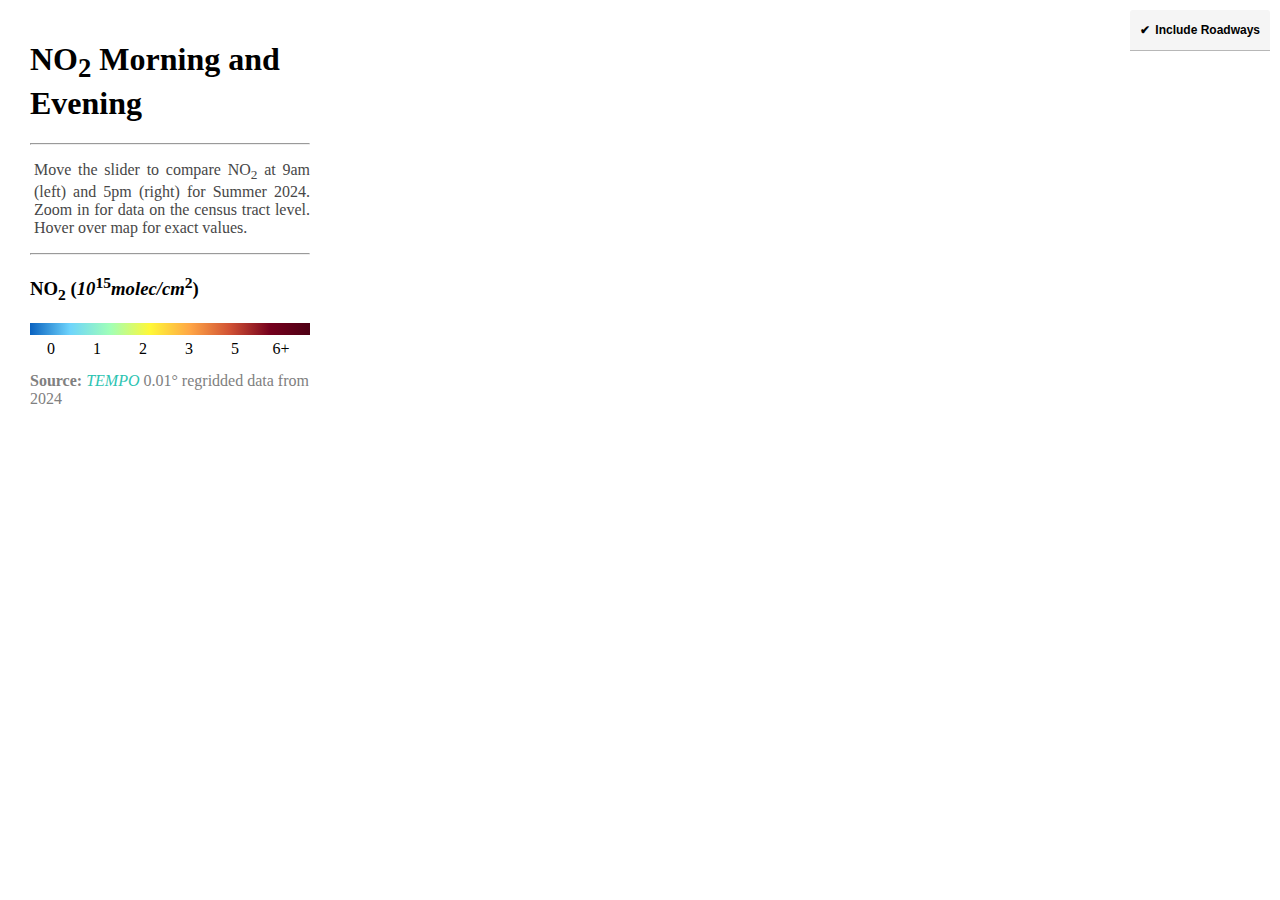
==== index.html @ 83ddc635 "Update data files. Update colors" ====
<!DOCTYPE html>
<html>
<head>
<meta charset="utf-8">
<title>Swipe between maps</title>
<meta name="viewport" content="initial-scale=1,maximum-scale=1,user-scalable=no">
<link href="https://api.mapbox.com/mapbox-gl-js/v2.13.0/mapbox-gl.css" rel="stylesheet">
<script src="https://api.mapbox.com/mapbox-gl-js/v2.13.0/mapbox-gl.js"></script>
<script src="https://api.mapbox.com/mapbox-gl-js/plugins/mapbox-gl-compare/v0.4.0/mapbox-gl-compare.js"></script>
<link rel="stylesheet" href="https://api.mapbox.com/mapbox-gl-js/plugins/mapbox-gl-compare/v0.4.0/mapbox-gl-compare.css" type="text/css">
<link rel="stylesheet" href="style.css">
<div id="comparison-container">
<div id="before" class="map"></div>
<div id="after" class="map"></div>
</div>
<nav id="listing-group" class="listing-group">
<input type="checkbox" id="roadways" checked="checked">
<label for="roadways">include roadways</label>
</nav>
<div id="console">
  <h1>NO<sub>2</sub> Morning and Evening</h1>
	<hr>
  <div>
	  <p align="justify" style="padding-left: 4px;color:rgba(71,71,71,1.00)" >   Move the slider to compare NO<sub>2</sub> at 9am (left) and 5pm (right) for Summer 2024.
		 Zoom in for data on the census tract level. Hover over map for exact values.</p>
  </div>
	<hr>
  <div id="poc"><p> </p></div>
<div class="session">
  <h3>NO<sub>2</sub> (<em>10</em><sup>15</sup><em>molec/cm</em><sup>2</sup>)</h3>
<div class="row colors">
</div>
  <div class="row labels">
    <div class="label">0</div>
    <div class="label">1</div>
    <div class="label">2</div>
    <div class="label">3</div>
	<div class="label">5</div>
    <div class="label">6+</div>
  </div> 
 </div>
  <p class="source"><strong>Source:</strong><em> <a href="https://tempo.si.edu/data_for_public.html">TEMPO</a></em> 0.01&#176; regridded data from 2024</p>
</div>
	<script src="main.js"></script>

</body>
</html>
---- style.css ----
body {
    margin: 0;
    padding: 0;
    overflow: hidden;
}

#map {
    position: absolute;
    top: 0;
    bottom: 0;
    width: 100%;
}

.source {
    color: gray;
}

#no2 {
    align-content: flex-start;
    padding: 4px;
    border: 2px solid rgba(47, 47, 131, 1.00);
}

body * {
    -webkit-touch-callout: none;
    -webkit-user-select: none;
    -moz-user-select: none;
    -ms-user-select: none;
    user-select: none;
}

.border {
    border-width: 3px;
    border-style: solid;
    border-color: #003665;
}

.map {
    position: absolute;
    top: 0;
    bottom: 0;
    width: 100%;
}

.session {
    margin-bottom: 20px;
}

.row {
    height: 12px;
    width: 100%;
}

.colors {
    background: linear-gradient(to right, #0a62c0, #6ed4fc, #a0ffb8, #fff837, #ffa646, #d05134, #75001d,#4e0014);
    margin-bottom: 5px;
}

.label {
    width: 15%;
    display: inline-block;
    text-align: center;
}

.col {
    height: 12px;
    width: 100%;
}

.demos {
    background: linear-gradient(to right, #0052a9, #4bccff, #a9ffd4, #fcfccd, #ffa646, #d05134, #75001d);
    margin-bottom: 5px;
}

a {
    text-decoration: none;
    color: #2dc4b2;
}

#console {
    position: absolute;
    width: 280px;
    height: 55%;
    margin: 10px;
    padding: 10px 20px;
    background-color: white;
    overflow-y: auto;
    border-radius: 5px;
}

.listing-group {
    font: 12px/20px 'Helvetica Neue', Arial, Helvetica, sans-serif;
    font-weight: 600;
    position: absolute;
    top: 10px;
    right: 10px;
    z-index: 1;
    border-radius: 3px;
    max-width: 20%;
    color: black;
}

.listing-group input[type='checkbox']:first-child + label {
    border-radius: 3px 3px 0 0;
}

.listing-group label:last-child {
    border-radius: 0 0 3px 3px;
    border: none;
}

.listing-group input[type='checkbox'] {
    display: none;
}

.listing-group input[type='checkbox'] + label {
    background-color: white;
    display: block;
    cursor: pointer;
    padding: 10px;
    border-bottom: 1px solid rgba(0, 0, 0, 0.25);
    text-transform: capitalize;
}

.listing-group input[type='checkbox'] + label:hover,
.listing-group input[type='checkbox']:checked + label {
    background-color: whitesmoke;
}

.listing-group input[type='checkbox']:checked + label:before {
    content: '✔';
    margin-right: 5px;
}
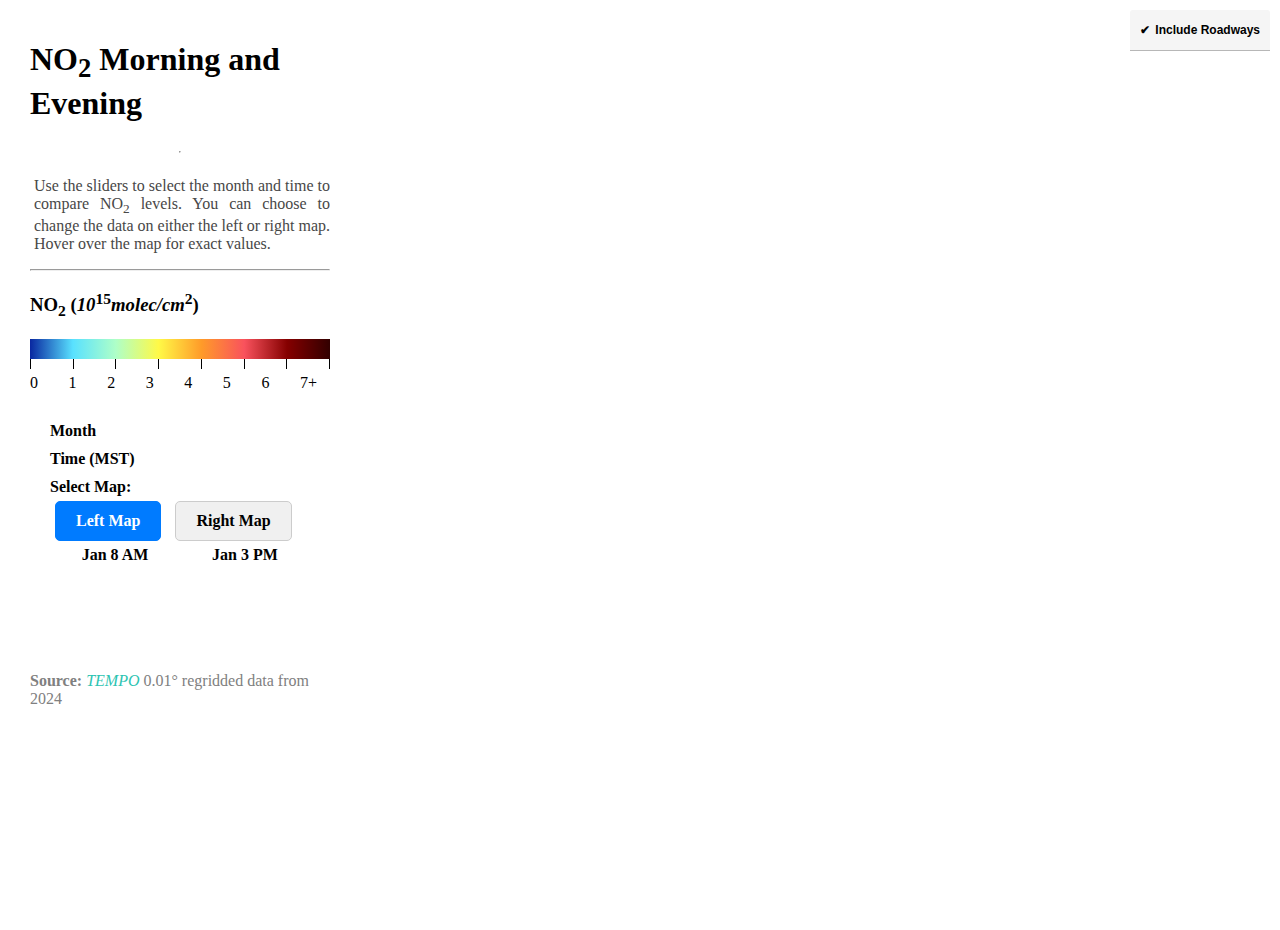
==== commit acdf1666: "Update sliders; add label for current selection; handle nulls" ====
--- a/index.html
+++ b/index.html
@@ -5,13 +5,21 @@
 <title>Swipe between maps</title>
 <meta name="viewport" content="initial-scale=1,maximum-scale=1,user-scalable=no">
 <link href="https://api.mapbox.com/mapbox-gl-js/v2.13.0/mapbox-gl.css" rel="stylesheet">
+<link href="https://cdn.syncfusion.com/ej2/27.2.2/ej2-base/styles/material.css" rel="stylesheet">
+    <link href="https://cdn.syncfusion.com/ej2/27.2.2/ej2-inputs/styles/material.css" rel="stylesheet">
+    <link href="https://cdn.syncfusion.com/ej2/27.2.2/ej2-popups/styles/material.css" rel="stylesheet">
+    <link href="https://cdn.syncfusion.com/ej2/27.2.2/ej2-buttons/styles/material.css" rel="stylesheet">
 <script src="https://api.mapbox.com/mapbox-gl-js/v2.13.0/mapbox-gl.js"></script>
 <script src="https://api.mapbox.com/mapbox-gl-js/plugins/mapbox-gl-compare/v0.4.0/mapbox-gl-compare.js"></script>
+<script src="https://cdn.syncfusion.com/ej2/27.2.2/dist/ej2.min.js" type="text/javascript"></script>
+<script src="https://cdn.syncfusion.com/ej2/syncfusion-helper.js" type ="text/javascript"></script>
 <link rel="stylesheet" href="https://api.mapbox.com/mapbox-gl-js/plugins/mapbox-gl-compare/v0.4.0/mapbox-gl-compare.css" type="text/css">
 <link rel="stylesheet" href="style.css">
+<link rel="stylesheet" href="components.css">
+
 <div id="comparison-container">
-<div id="before" class="map"></div>
-<div id="after" class="map"></div>
+  <div id="before" class="map"></div>
+  <div id="after" class="map"></div>
 </div>
 <nav id="listing-group" class="listing-group">
 <input type="checkbox" id="roadways" checked="checked">
@@ -21,27 +29,67 @@
   <h1>NO<sub>2</sub> Morning and Evening</h1>
 	<hr>
   <div>
-	  <p align="justify" style="padding-left: 4px;color:rgba(71,71,71,1.00)" >   Move the slider to compare NO<sub>2</sub> at 9am (left) and 5pm (right) for Summer 2024.
-		 Zoom in for data on the census tract level. Hover over map for exact values.</p>
-  </div>
+    <p align="justify" style="padding-left: 4px;color:rgba(71,71,71,1.00)">Use the sliders to select the month and time to compare NO<sub>2</sub> levels. You can choose to change the data on either the left or right map. Hover over the map for exact values.</p>
 	<hr>
   <div id="poc"><p> </p></div>
 <div class="session">
   <h3>NO<sub>2</sub> (<em>10</em><sup>15</sup><em>molec/cm</em><sup>2</sup>)</h3>
-<div class="row colors">
+<div class="row colors"></div>
+<div class="ticks">
+  <div class="tick"></div>
+  <div class="tick"></div>
+  <div class="tick"></div>
+  <div class="tick"></div>
+  <div class="tick"></div>
+  <div class="tick"></div>
+  <div class="tick"></div>
+  <div class="tick"></div>
 </div>
-  <div class="row labels">
+  <div class="labels">
     <div class="label">0</div>
     <div class="label">1</div>
     <div class="label">2</div>
     <div class="label">3</div>
+    <div class="label">4</div>
 	<div class="label">5</div>
-    <div class="label">6+</div>
+    <div class="label">6</div>
+    <div class="label">7+</div>
   </div> 
  </div>
+<div class="wrap">
+
+
+ <div class="slider-container">
+  <!-- add label for slider -->
+  <label for="month-slider">Month</label>
+  <div id="month-slider"></div>
+  <label for="time-slider">Time (MST)</label>
+  <div id="time-slider"></div>
+  <div class="selector-container">
+
+    
+    <label>Select Map:</label>
+    <div>
+        <input type="radio" id="leftMap" name="mapSelector" value="left" checked>
+        <label for="leftMap" class="button">Left Map</label>
+        <input type="radio" id="rightMap" name="mapSelector" value="right">
+        <label for="rightMap" class="button">Right Map</label>
+    </div>
+    <div class="DateTime-container">
+      <div id="before-label" class="map-label">Jan 8 AM</div>
+      <div id="after-label" class="map-label"> Jan 3 PM</div>
+  </div>
+</div>
+  
+  <!-- Time slider -->
+</div>
+</div>
   <p class="source"><strong>Source:</strong><em> <a href="https://tempo.si.edu/data_for_public.html">TEMPO</a></em> 0.01&#176; regridded data from 2024</p>
 </div>
+</div>
+  
 	<script src="main.js"></script>
+  <script src="components.js"></script>
 
 </body>
 </html>--- a/style.css
+++ b/style.css
@@ -13,6 +13,7 @@
 
 .source {
     color: gray;
+    margin-top: auto;
 }
 
 #no2 {
@@ -52,14 +53,36 @@
 }
 
 .colors {
-    background: linear-gradient(to right, #0a62c0, #6ed4fc, #a0ffb8, #fff837, #ffa646, #d05134, #75001d,#4e0014);
-    margin-bottom: 5px;
+    background: linear-gradient(to right, #0927a0, #59e1ff, #aeffc8, #fff947, #ff9b29, #f9525d, #850000,#320000);
+    height: 20px;
+    position: relative;
+    /* margin-bottom: 20px; */
+}
+
+.ticks {
+    display: flex;
+    justify-content: space-between;
+    position: relative;
+    top: 0; /* Adjust to position tick marks */
+}
+
+.tick {
+    width: 1px;
+    height: 10px;
+    background: black;
+}
+
+.labels {
+    display: flex;
+    justify-content: space-between;
+    position: relative;
+    margin-top: 5px;
 }
 
 .label {
-    width: 15%;
-    display: inline-block;
-    text-align: center;
+    width: 10%;
+    /* display: inline-block; */
+    text-align: left;
 }
 
 .col {
@@ -79,13 +102,18 @@
 
 #console {
     position: absolute;
-    width: 280px;
-    height: 55%;
+    display:flex;
+    flex-direction: column;
+    width: 300px;
+    height: 100%;
     margin: 10px;
     padding: 10px 20px;
     background-color: white;
     overflow-y: auto;
     border-radius: 5px;
+}
+.console-content {
+    flex: 1;
 }
 
 .listing-group {
--- a/components.css
+++ b/components.css
@@ -0,0 +1,68 @@
+#loader {
+    color: #008cff;
+    font-family: 'Helvetica Neue','calibiri';
+    font-size: 14px;
+    height: 40px;
+    left: 45%;
+    position: absolute;
+    top: 45%;
+    width: 30%;
+  }
+  
+  .wrap {
+    box-sizing: border-box;
+    height: 260px;
+    margin: 0 auto;
+    /* padding: 30px 10px; */
+    width: 260px;
+  }
+
+  .selector-container .button {
+    display: inline-block;
+    padding: 10px 20px;
+    margin: 5px;
+    border: 1px solid #ccc;
+    border-radius: 5px;
+    cursor: pointer;
+    background-color: #f0f0f0;
+}
+
+.selector-container input[type="radio"] {
+    display: none;
+}
+.slider-container label {
+    font-weight: bold;
+    padding-top: 10px;
+    display: block;
+}
+
+.selector-container input[type="radio"]:checked + .button {
+    background-color: #007bff;
+    color: white;
+    border-color: #007bff;
+}
+.e-scale .e-tick.e-custom::before {
+    content: '\e967';
+    position: absolute;
+}
+/* #time-slider .e-handle {
+    height: 25px;
+    width: 2px;
+    top: 3px;
+    border-radius: 15px;
+    background-color: #f9920b;
+  } */
+.DateTime-container {
+    display: flex;
+    flex-direction: row;
+    align-items: center;
+    justify-content: space-between;
+
+    margin-bottom: 10px;
+}
+.map-label {
+    font-weight: bold;
+    margin-bottom: 10px;
+    text-align: center;
+    width: 90%
+}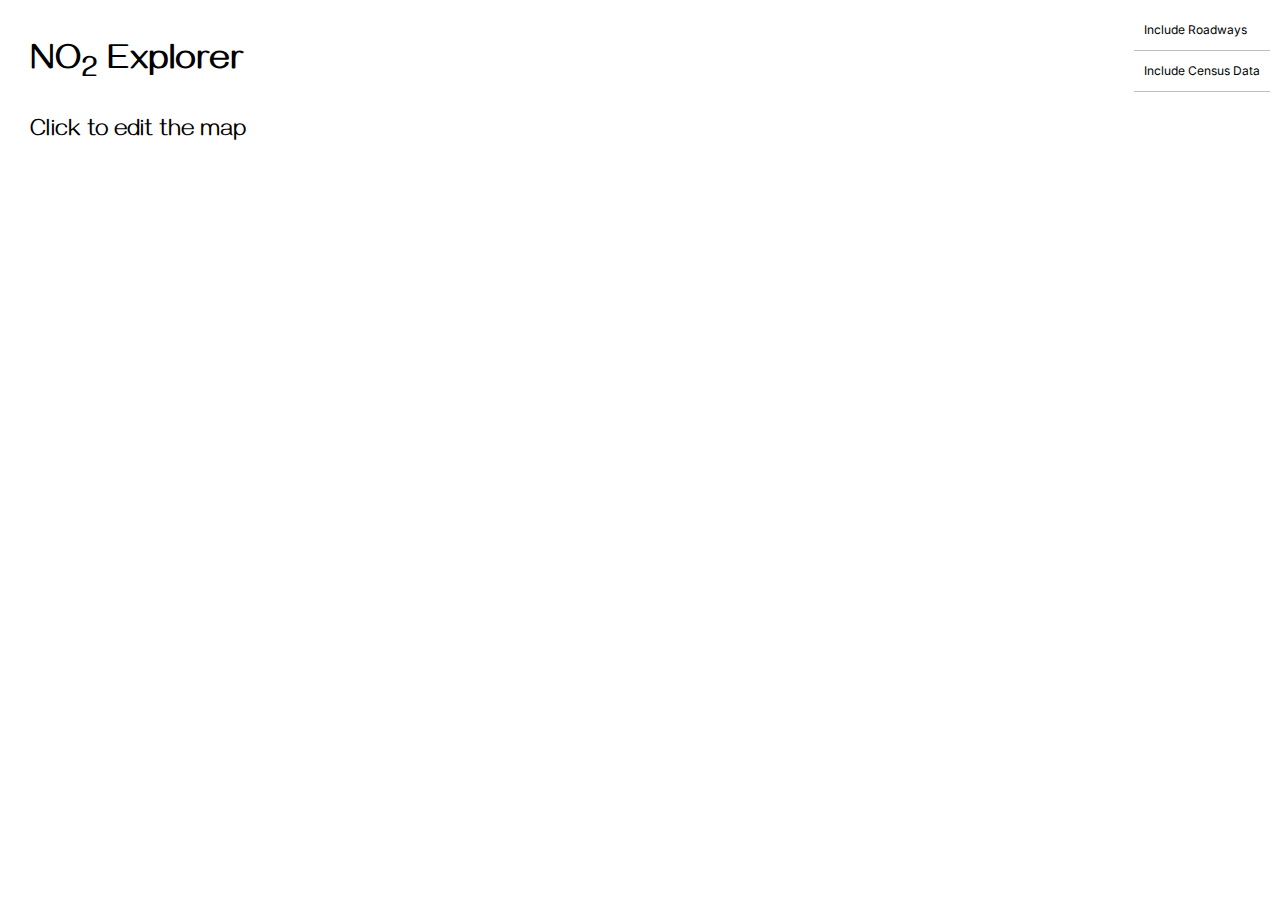
==== commit 87a61ab3: "Merge branch 'main' of github.com:sararunkel/tempo-site" ====
--- a/index.html
+++ b/index.html
@@ -4,6 +4,7 @@
 <meta charset="utf-8">
 <title>Swipe between maps</title>
 <meta name="viewport" content="initial-scale=1,maximum-scale=1,user-scalable=no">
+<link rel="stylesheet" href="components.css">
 <link href="https://api.mapbox.com/mapbox-gl-js/v2.13.0/mapbox-gl.css" rel="stylesheet">
 <link href="https://cdn.syncfusion.com/ej2/27.2.2/ej2-base/styles/material.css" rel="stylesheet">
     <link href="https://cdn.syncfusion.com/ej2/27.2.2/ej2-inputs/styles/material.css" rel="stylesheet">
@@ -15,47 +16,66 @@
 <script src="https://cdn.syncfusion.com/ej2/syncfusion-helper.js" type ="text/javascript"></script>
 <link rel="stylesheet" href="https://api.mapbox.com/mapbox-gl-js/plugins/mapbox-gl-compare/v0.4.0/mapbox-gl-compare.css" type="text/css">
 <link rel="stylesheet" href="style.css">
-<link rel="stylesheet" href="components.css">
+
+<link href="https://fonts.googleapis.com/css2?family=Gayathri:wght@700&family=Inter:wght@400;700&display=swap" rel="stylesheet">
 
 <div id="comparison-container">
   <div id="before" class="map"></div>
   <div id="after" class="map"></div>
 </div>
 <nav id="listing-group" class="listing-group">
-<input type="checkbox" id="roadways" checked="checked">
+<input type="checkbox" id="roadways">
 <label for="roadways">include roadways</label>
+<input type="checkbox" id="census">
+<label for="census">include census data</label>
+<div id="census-dropdown-container" style="display: none;">
+  <label for="census-variable">Select Variable:</label>
+  <select id="census-variable">
+      <option value="TotalPop">Total Population</option>
+      <option value="MedianIncome">Median Income</option>
+      <option value="MedianAge">Median Age</option>
+      <option value="PercentPoverty">% Below Poverty</option>
+      <option value="PercentPOC">% People of Color</option>
+  </select>
+</div>
 </nav>
 <div id="console">
-  <h1>NO<sub>2</sub> Morning and Evening</h1>
-	<hr>
-  <div>
-    <p align="justify" style="padding-left: 4px;color:rgba(71,71,71,1.00)">Use the sliders to select the month and time to compare NO<sub>2</sub> levels. You can choose to change the data on either the left or right map. Hover over the map for exact values.</p>
-	<hr>
-  <div id="poc"><p> </p></div>
-<div class="session">
-  <h3>NO<sub>2</sub> (<em>10</em><sup>15</sup><em>molec/cm</em><sup>2</sup>)</h3>
-<div class="row colors"></div>
-<div class="ticks">
-  <div class="tick"></div>
-  <div class="tick"></div>
-  <div class="tick"></div>
-  <div class="tick"></div>
-  <div class="tick"></div>
-  <div class="tick"></div>
-  <div class="tick"></div>
-  <div class="tick"></div>
-</div>
-  <div class="labels">
-    <div class="label">0</div>
-    <div class="label">1</div>
-    <div class="label">2</div>
-    <div class="label">3</div>
-    <div class="label">4</div>
-	<div class="label">5</div>
-    <div class="label">6</div>
-    <div class="label">7+</div>
-  </div> 
- </div>
+  <div class="console-header">
+      <h1>NO<sub>2</sub> Explorer</h1>
+      <h2>Click to edit the map</h2>
+  </div>
+  <div class="console-content">
+      <hr>
+      <div>
+          <p align="justify" style="padding-left: 4px;color:rgba(71,71,71,1.00)">Use the sliders to select the month and time to compare NO<sub>2</sub> levels. You can choose to change the data on either the left or right map. Hover over the map for exact values.</p>
+      </div>
+      <hr>
+      <div id="poc"><p> </p></div>
+      <div class="session">
+          <h3>NO<sub>2</sub> (<em>10</em><sup>15</sup><em>molec/cm</em><sup>2</sup>)</h3>
+          <div class="row colors"></div>
+          <div class="ticks">
+              <div class="tick"></div>
+              <div class="tick"></div>
+              <div class="tick"></div>
+              <div class="tick"></div>
+              <div class="tick"></div>
+              <div class="tick"></div>
+              <div class="tick"></div>
+              <div class="tick"></div>
+          </div>
+          <div class="row labels">
+              <div class="label">0</div>
+              <div class="label">1</div>
+              <div class="label">2</div>
+              <div class="label">3</div>
+              <div class="label">4</div>
+              <div class="label">5</div>
+              <div class="label">6</div>
+              <div class="label">7+</div>
+          </div>
+      </div>
+      
 <div class="wrap">
 
 
@@ -68,7 +88,7 @@
   <div class="selector-container">
 
     
-    <label>Select Map:</label>
+    <label>Select Map</label>
     <div>
         <input type="radio" id="leftMap" name="mapSelector" value="left" checked>
         <label for="leftMap" class="button">Left Map</label>
@@ -83,11 +103,13 @@
   
   <!-- Time slider -->
 </div>
+<p class="source"><strong>Source:</strong><em> <a href="https://tempo.si.edu/data_for_public.html">TEMPO</a></em> 0.01&#176; regridded data from 2024</p>
 </div>
-  <p class="source"><strong>Source:</strong><em> <a href="https://tempo.si.edu/data_for_public.html">TEMPO</a></em> 0.01&#176; regridded data from 2024</p>
+
 </div>
 </div>
-  
+  <script src="constants.js"></script>
+  <script src="map_class.js"></script>
 	<script src="main.js"></script>
   <script src="components.js"></script>
 
--- a/components.css
+++ b/components.css
@@ -65,4 +65,48 @@
     margin-bottom: 10px;
     text-align: center;
     width: 90%
+}
+.mapboxgl-compare .compare-swiper-vertical {
+    background-color: 'black'
+}
+
+#console {
+    position: absolute;
+    box-shadow: inset 0 0 0 2px #fff;
+    display:flex;
+    flex-direction: column;
+    width: 300px;
+    height: fit-content;
+    margin: 10px;
+    padding: 10px 20px;
+    background-color: white;
+    overflow-y: auto;
+    border-radius: 5px;
+}
+.selector-container.hidden {
+    display: none;
+}
+.console-header {
+    cursor: pointer;
+}
+
+.console-content {
+    display: none;
+    flex: 1;
+    overflow: scroll;
+    transition: height 0.3s ease;
+}
+
+.console-collapsed .console-content {
+    height: 0;
+    padding: 0;
+}
+
+.console-expanded .console-content {
+    height: fit-content;
+    padding: 10px; /* Adjust padding as needed */
+}
+
+.console-header {
+    cursor: pointer;
 }--- a/style.css
+++ b/style.css
@@ -2,6 +2,7 @@
     margin: 0;
     padding: 0;
     overflow: hidden;
+    
 }
 
 #map {
@@ -13,7 +14,6 @@
 
 .source {
     color: gray;
-    margin-top: auto;
 }
 
 #no2 {
@@ -89,7 +89,24 @@
     height: 12px;
     width: 100%;
 }
-
+label {
+    font: 12px/20px 'Inter', sans-serif;
+    font-weight: 400;
+    color: black;
+}
+.map-label {
+    font: 12px/20px 'Inter', sans-serif;
+    font-weight: 400;
+    color: black;
+    margin-bottom: 10px;
+    text-align: center;
+    width: 100%;
+}
+.e-control-wrapper.e-slider-container .e-scale .e-tick .e-tick-value {
+    font: 8px/10px 'Inter', sans-serif;
+    font-weight: 400;
+    color: black;
+}
 .demos {
     background: linear-gradient(to right, #0052a9, #4bccff, #a9ffd4, #fcfccd, #ffa646, #d05134, #75001d);
     margin-bottom: 5px;
@@ -100,25 +117,25 @@
     color: #2dc4b2;
 }
 
-#console {
-    position: absolute;
-    display:flex;
-    flex-direction: column;
-    width: 300px;
-    height: 100%;
-    margin: 10px;
-    padding: 10px 20px;
-    background-color: white;
-    overflow-y: auto;
-    border-radius: 5px;
+/* Add font for headers */
+h1 {
+    font: 36px/40px 'Gayathri';
+    font-weight: bold;
 }
-.console-content {
-    flex: 1;
+h2 {
+    font: 24px/30px 'Gayathri';
+    font-weight: regular;
 }
-
+h3 {
+    font: 18px/18px 'Gayathri';
+    font-weight: bold;
+}
+p {
+    font: 12px/20px 'Inter', sans-serif;
+}
 .listing-group {
-    font: 12px/20px 'Helvetica Neue', Arial, Helvetica, sans-serif;
-    font-weight: 600;
+    font: 12px/20px 'Inter', sans-serif;
+    font-weight: 400;
     position: absolute;
     top: 10px;
     right: 10px;
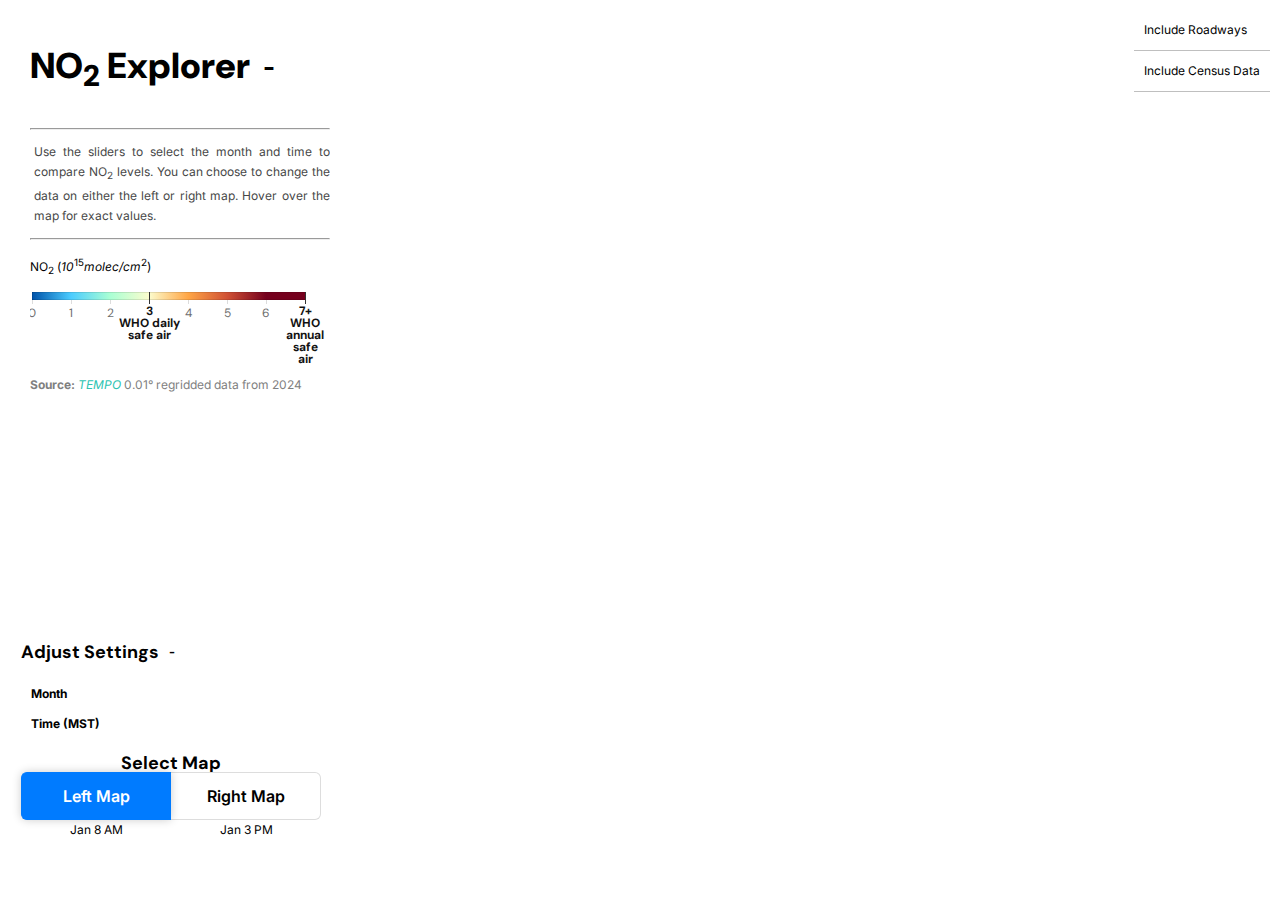
==== commit 5964d21e: "Update dashboard and tooltips" ====
--- a/index.html
+++ b/index.html
@@ -16,8 +16,8 @@
 <script src="https://cdn.syncfusion.com/ej2/syncfusion-helper.js" type ="text/javascript"></script>
 <link rel="stylesheet" href="https://api.mapbox.com/mapbox-gl-js/plugins/mapbox-gl-compare/v0.4.0/mapbox-gl-compare.css" type="text/css">
 <link rel="stylesheet" href="style.css">
-
-<link href="https://fonts.googleapis.com/css2?family=Gayathri:wght@700&family=Inter:wght@400;700&display=swap" rel="stylesheet">
+<link rel="stylesheet" href="button.css">
+<link href="https://fonts.googleapis.com/css2?family=DM+Sans:wght@400;500;900&family=Inter:wght@400;700&display=swap" rel="stylesheet">
 
 <div id="comparison-container">
   <div id="before" class="map"></div>
@@ -39,10 +39,33 @@
   </select>
 </div>
 </nav>
+<div id="draggable-div" class="draggable">
+  <h3>Adjust Settings <button id="toggle-button">-</button></h3>
+<div class="slider-container">
+  <!-- add label for slider -->
+  <label for="month-slider">Month</label>
+  <div id="month-slider"></div>
+  <label for="time-slider">Time (MST)</label>
+  <div id="time-slider"></div>
+</div>
+<div class="selector-container">
+<h3 class ='select-map-heading'>Select Map</h3>
+<div class="toggle">
+    <input type="radio" id="leftMap" name="mapSelector" value="left" checked>
+    <label for="leftMap" class="button">Left Map</label>
+    <input type="radio" id="rightMap" name="mapSelector" value="right">
+    <label for="rightMap" class="button">Right Map</label>
+</div>
+
+<div class="DateTime-container">
+  <div id="before-label" class="map-label">Jan 8 AM</div>
+  <div id="after-label" class="map-label"> Jan 3 PM</div>
+</div>
+</div>
+</div>
 <div id="console">
   <div class="console-header">
-      <h1>NO<sub>2</sub> Explorer</h1>
-      <h2>Click to edit the map</h2>
+      <h1>NO<sub>2</sub> Explorer <button id="console-button">-</button></h1>
   </div>
   <div class="console-content">
       <hr>
@@ -52,61 +75,54 @@
       <hr>
       <div id="poc"><p> </p></div>
       <div class="session">
-          <h3>NO<sub>2</sub> (<em>10</em><sup>15</sup><em>molec/cm</em><sup>2</sup>)</h3>
-          <div class="row colors"></div>
-          <div class="ticks">
-              <div class="tick"></div>
-              <div class="tick"></div>
-              <div class="tick"></div>
-              <div class="tick"></div>
-              <div class="tick"></div>
-              <div class="tick"></div>
-              <div class="tick"></div>
-              <div class="tick"></div>
+          <div class="map-legend-container">
+            <p class="legend-label">NO<sub>2</sub> (<em>10</em><sup>15</sup><em>molec/cm</em><sup>2</sup>)</p>
+            <div class="map-legend">
+              <div class="map-legend-bar">
+                <div class="map-legend-gradient" style="background: linear-gradient(to right, #0052a9 0%, #4bccff 14.29%, #a9ffd4 28.58%, #fcfccd 42.87%, #ffa646 57.16%, #d05134 71.45%, #75001d 85.74%); height: 8px;"></div>
+<!-- 
+                <div class="legend-bar" style="background-color: #0052a9; left: 0%; width: 14.29%;"></div>
+                <div class="legend-bar" style="background-color: #4bccff; left: 14.3%; width: 14.29%;"></div>
+                <div class="legend-bar" style="background-color: #a9ffd4; left: 28.6%; width: 14.29%;"></div>
+                <div class="legend-bar" style="background-color: #fcfccd; left: 42.9%; width: 14.29%;"></div>
+                <div class="legend-bar" style="background-color: #ffa646; left: 57.25%; width: 14.29%;"></div>
+                <div class="legend-bar" style="background-color: #d05134; left: 70.5%; width: 14.29%;"></div>
+                <div class="legend-bar" style="background-color: #75001d; left: 84%; width: 14.29%;"></div> -->
+              </div>
+              <!-- <div class="map-legend-gradient" style="background: linear-gradient(to right, #0052a9 0%, #4bccff 31.25%, #a9ffd4 40.625%, #fcfccd 50%, #ffa646 56.25%, #d05134 62.5%, #75001d 68.75%); height: 20px;"></div></div> -->
+            <div class="tick-text" style="left: 0%;">0</div>
+            <div class="tick-text" style="left: 14.29%;">1</div>
+            <div class="tick-text" style="left: 28.58%;">2</div>
+            <div class="tick-text guideline" style="left: 42.87%;"><span class="tick-text-two-line">3</span><span class="tick-text-two-line">WHO daily</span><span class="tick-text-two-line">safe air</span></div>
+            <div class="tick-text" style="left: 57.26%;">4</div>
+            <div class="tick-text" style="left: 71.45%;">5</div>
+            <div class="tick-text" style="left: 85.74%;">6</div>
+            <div class="tick-text guideline" style="left: 100%;"><span class="tick-text-two-line">7+</span><span class="tick-text-two-line">WHO annual</span><span class="tick-text-two-line">safe air</span></div>
+            <div class="tick-mark" style="left: 0%;"></div>
+            <div class="tick-mark" style="left: 14.29%;"></div>
+            <div class="tick-mark" style="left: 28.58%;"></div>
+            <div class="tick-mark guideline" style="left: 42.87%;"></div>
+            <div class="tick-mark" style="left: 57.16%;"></div>
+            <div class="tick-mark" style="left: 71.45%;"></div>
+            <div class="tick-mark" style="left: 85.74%;"></div>
+            <div class="tick-mark guideline" style="left: 100%;"></div>
           </div>
-          <div class="row labels">
-              <div class="label">0</div>
-              <div class="label">1</div>
-              <div class="label">2</div>
-              <div class="label">3</div>
-              <div class="label">4</div>
-              <div class="label">5</div>
-              <div class="label">6</div>
-              <div class="label">7+</div>
-          </div>
+          <div id="census-colorbar"> </div>
       </div>
       
-<div class="wrap">
+    
+  
+
+    
 
 
- <div class="slider-container">
-  <!-- add label for slider -->
-  <label for="month-slider">Month</label>
-  <div id="month-slider"></div>
-  <label for="time-slider">Time (MST)</label>
-  <div id="time-slider"></div>
-  <div class="selector-container">
-
-    
-    <label>Select Map</label>
-    <div>
-        <input type="radio" id="leftMap" name="mapSelector" value="left" checked>
-        <label for="leftMap" class="button">Left Map</label>
-        <input type="radio" id="rightMap" name="mapSelector" value="right">
-        <label for="rightMap" class="button">Right Map</label>
-    </div>
-    <div class="DateTime-container">
-      <div id="before-label" class="map-label">Jan 8 AM</div>
-      <div id="after-label" class="map-label"> Jan 3 PM</div>
-  </div>
-</div>
   
   <!-- Time slider -->
-</div>
+
 <p class="source"><strong>Source:</strong><em> <a href="https://tempo.si.edu/data_for_public.html">TEMPO</a></em> 0.01&#176; regridded data from 2024</p>
+
 </div>
 
-</div>
 </div>
   <script src="constants.js"></script>
   <script src="map_class.js"></script>
--- a/components.css
+++ b/components.css
@@ -17,29 +17,32 @@
     width: 260px;
   }
 
-  .selector-container .button {
-    display: inline-block;
-    padding: 10px 20px;
-    margin: 5px;
-    border: 1px solid #ccc;
-    border-radius: 5px;
-    cursor: pointer;
-    background-color: #f0f0f0;
-}
+
 
 .selector-container input[type="radio"] {
     display: none;
+    margin: 0;
+    padding: 0;
+    align-items: center;
 }
 .slider-container label {
     font-weight: bold;
     padding-top: 10px;
     display: block;
+    width: 90%;
 }
 
 .selector-container input[type="radio"]:checked + .button {
     background-color: #007bff;
     color: white;
     border-color: #007bff;
+}
+
+.e-control-wrapper.e-slider-container.e-horizontal {
+    height: 48px;
+    width: 90%;
+    display: flex;
+    justify-content: center;
 }
 .e-scale .e-tick.e-custom::before {
     content: '\e967';
@@ -57,8 +60,7 @@
     flex-direction: row;
     align-items: center;
     justify-content: space-between;
-
-    margin-bottom: 10px;
+    margin-bottom: 5px;
 }
 .map-label {
     font-weight: bold;
@@ -86,14 +88,17 @@
 .selector-container.hidden {
     display: none;
 }
+.selector-container {
+    margin-top: 20px;
+}
 .console-header {
     cursor: pointer;
 }
 
 .console-content {
-    display: none;
     flex: 1;
     overflow: scroll;
+    height: fit-content;
     transition: height 0.3s ease;
 }
 
@@ -108,5 +113,117 @@
 }
 
 .console-header {
+    display: flex;
+    justify-content: space-between;
+    align-items: center;
+
+}
+#census-colorbar {
+    display: flex;
+    height: 20px;
+    width: 100%;
+}
+.colorbar-segment {
+    flex: 1;
+    height: 100%;
+}
+
+.draggable {
+    width: 300px;
+    padding: 10px;
+    border-radius: 5px;
+    border: 1px solid #ffffff;
+    background-color: #ffffff;
+    position: absolute;
+    top: 70%;
+    left: 10px;
+    cursor: move;
+    z-index: 1000;
+}
+.slider-container {
+    display: block;
+    margin: 10px;
+}
+
+.slider-container.hidden {
+    display: none;
+}
+.draggable h3 {
+    margin: 0;
+    padding: 0;
+    cursor: move;
+}
+#toggle-button {
+    background: none;
+    border: none;
+    font-size: 1em;
     cursor: pointer;
-}+}
+#console-button {
+    background: none;
+    border: none;
+    font-size: 1em;
+    cursor: pointer;
+}
+/* For the legend */
+.map-legend {
+    height: 8px;
+    margin: 0 2px;
+    min-width: 240px;
+    position: relative;
+    pointer-events: none;
+    width: 98%;
+}
+.map-legend-bar {
+    position: relative;
+}
+
+.legend-bar {
+    box-shadow: inset 1px 0 0 0 rgba(0, 0, 0, .1), inset 0 1px 0 0 rgba(0, 0, 0, .1), inset 0 -1px 0 0 rgba(0, 0, 0, .1);
+    position: absolute;
+    height: 8px;
+    z-index: 0;
+}
+.map-legend-gradient {
+    box-shadow: inset 1px 0 0 0 rgba(0, 0, 0, .1), inset 0 1px 0 0 rgba(0, 0, 0, .1), inset 0 -1px 0 0 rgba(0, 0, 0, .1);
+    z-index: 0;
+}
+.map-legend-container {
+    margin-top: 0;
+    margin-bottom: 55px;
+    width: 93%;
+}
+
+.tick-text {
+    font-family: "DM Sans";
+    font-size: 12px;
+    color: #6e6e6e;
+    position: absolute;
+    text-align: center;
+    top: 13px;
+    -webkit-transform: translateX(-50%);
+    transform: translateX(-50%);
+}
+.tick-text.guideline {
+    color: #121212;
+    font-weight: 700;
+}
+
+.tick-mark {
+    background-color: #dcdcdc;
+    height: 4px;
+    position: absolute;
+    top: 8px;
+    width: 1px;
+}
+
+.tick-mark.guideline {
+    background-color: #333;
+    top: 0;
+    height: 12px;
+}
+.tick-text-two-line {
+    display: block;
+    line-height: 1;
+    position: relative;
+}
--- a/style.css
+++ b/style.css
@@ -103,7 +103,7 @@
     width: 100%;
 }
 .e-control-wrapper.e-slider-container .e-scale .e-tick .e-tick-value {
-    font: 8px/10px 'Inter', sans-serif;
+    font: 10px/12px 'Inter', sans-serif;
     font-weight: 400;
     color: black;
 }
@@ -119,16 +119,16 @@
 
 /* Add font for headers */
 h1 {
-    font: 36px/40px 'Gayathri';
-    font-weight: bold;
+    font: 36px/40px 'DM Sans';
+    font-weight: 900;
 }
 h2 {
-    font: 24px/30px 'Gayathri';
-    font-weight: regular;
+    font: 24px/30px 'DM Sans';
+    font-weight: 500;
 }
 h3 {
-    font: 18px/18px 'Gayathri';
-    font-weight: bold;
+    font: 18px/18px 'DM Sans';
+    font-weight: 700;
 }
 p {
     font: 12px/20px 'Inter', sans-serif;
@@ -175,4 +175,9 @@
 .listing-group input[type='checkbox']:checked + label:before {
     content: '✔';
     margin-right: 5px;
+}
+
+.popup-content p {
+    margin: 2px 0; /* Adjust the margin as needed */
+    line-height: 1.2; /* Adjust the line height as needed */
 }--- a/button.css
+++ b/button.css
@@ -0,0 +1,74 @@
+/* TOGGLE STYLING */
+.toggle {
+    margin: 0;
+    box-sizing: border-box;
+    font-size: 0;
+    display: flex;
+    flex-flow: row nowrap;
+    justify-content: flex-start;
+    align-items: stretch;
+  }
+  
+  .toggle input {
+    position: absolute;
+    opacity: 0;
+    width: 0;
+    height: 0;
+  }
+  
+  .toggle input + label {
+    margin: 0;
+    padding: .75rem 2rem;
+    box-sizing: border-box;
+    position: relative;
+    display: inline-block;
+    border: solid 1px #DDD;
+    background-color: #FFF;
+    font-size: 1rem;
+    line-height: 140%;
+    font-weight: 600;
+    text-align: center;
+    box-shadow: 0 0 0 rgba(255, 255, 255, 0);
+    transition: border-color .15s ease-out, color .25s ease-out, background-color .15s ease-out, box-shadow .15s ease-out;
+  }
+  
+  .toggle input + label:first-of-type {
+    border-radius: 6px 0 0 6px;
+    border-right: none;
+  }
+  
+  .toggle input + label:last-of-type {
+    border-radius: 0 6px 6px 0;
+    border-left: none;
+  }
+  
+  .toggle input:hover + label {
+    border-color: #001f3f; /* Replace $darkNavy with the actual color value */
+  }
+  
+  .toggle input:checked + label {
+    background-color: #39CCCC; /* Replace $teal2 with the actual color value */
+    color: #FFF;
+    box-shadow: 0 0 10px rgba(0, 0, 0, 0.2); /* Replace $activeShadow with the actual box-shadow value */
+    border-color: #39CCCC; /* Replace $teal2 with the actual color value */
+    z-index: 1;
+  }
+  
+  .toggle input:focus + label {
+    outline: 2px solid #39CCCC; /* Replace with the actual focus outline value */
+    outline-offset: 2px;
+  }
+  
+  @media (min-width: 800px) {
+    .toggle input + label {
+      padding: .75rem .25rem;
+      flex: 0 0 50%;
+      display: flex;
+      justify-content: center;
+      align-items: center;
+    }
+  }
+  .select-map-heading {
+    display: flex;
+    justify-content: center;
+  }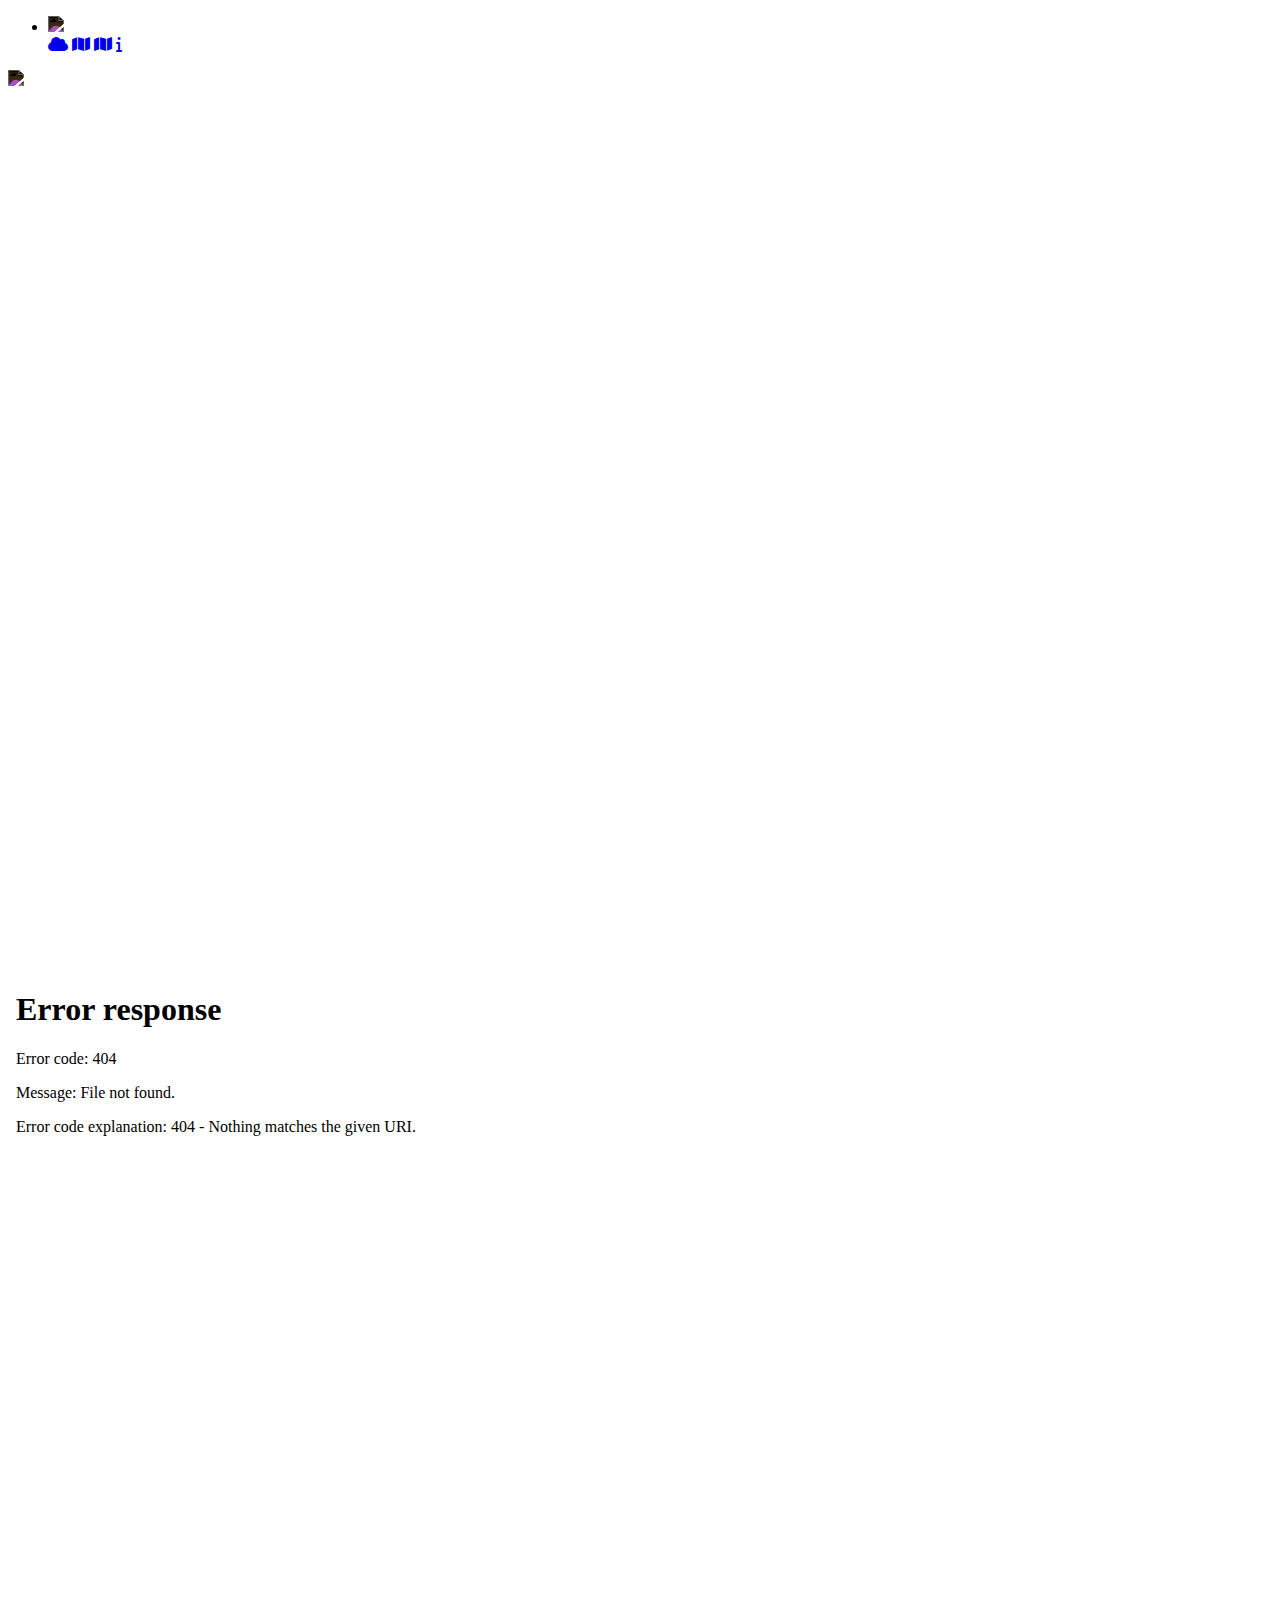
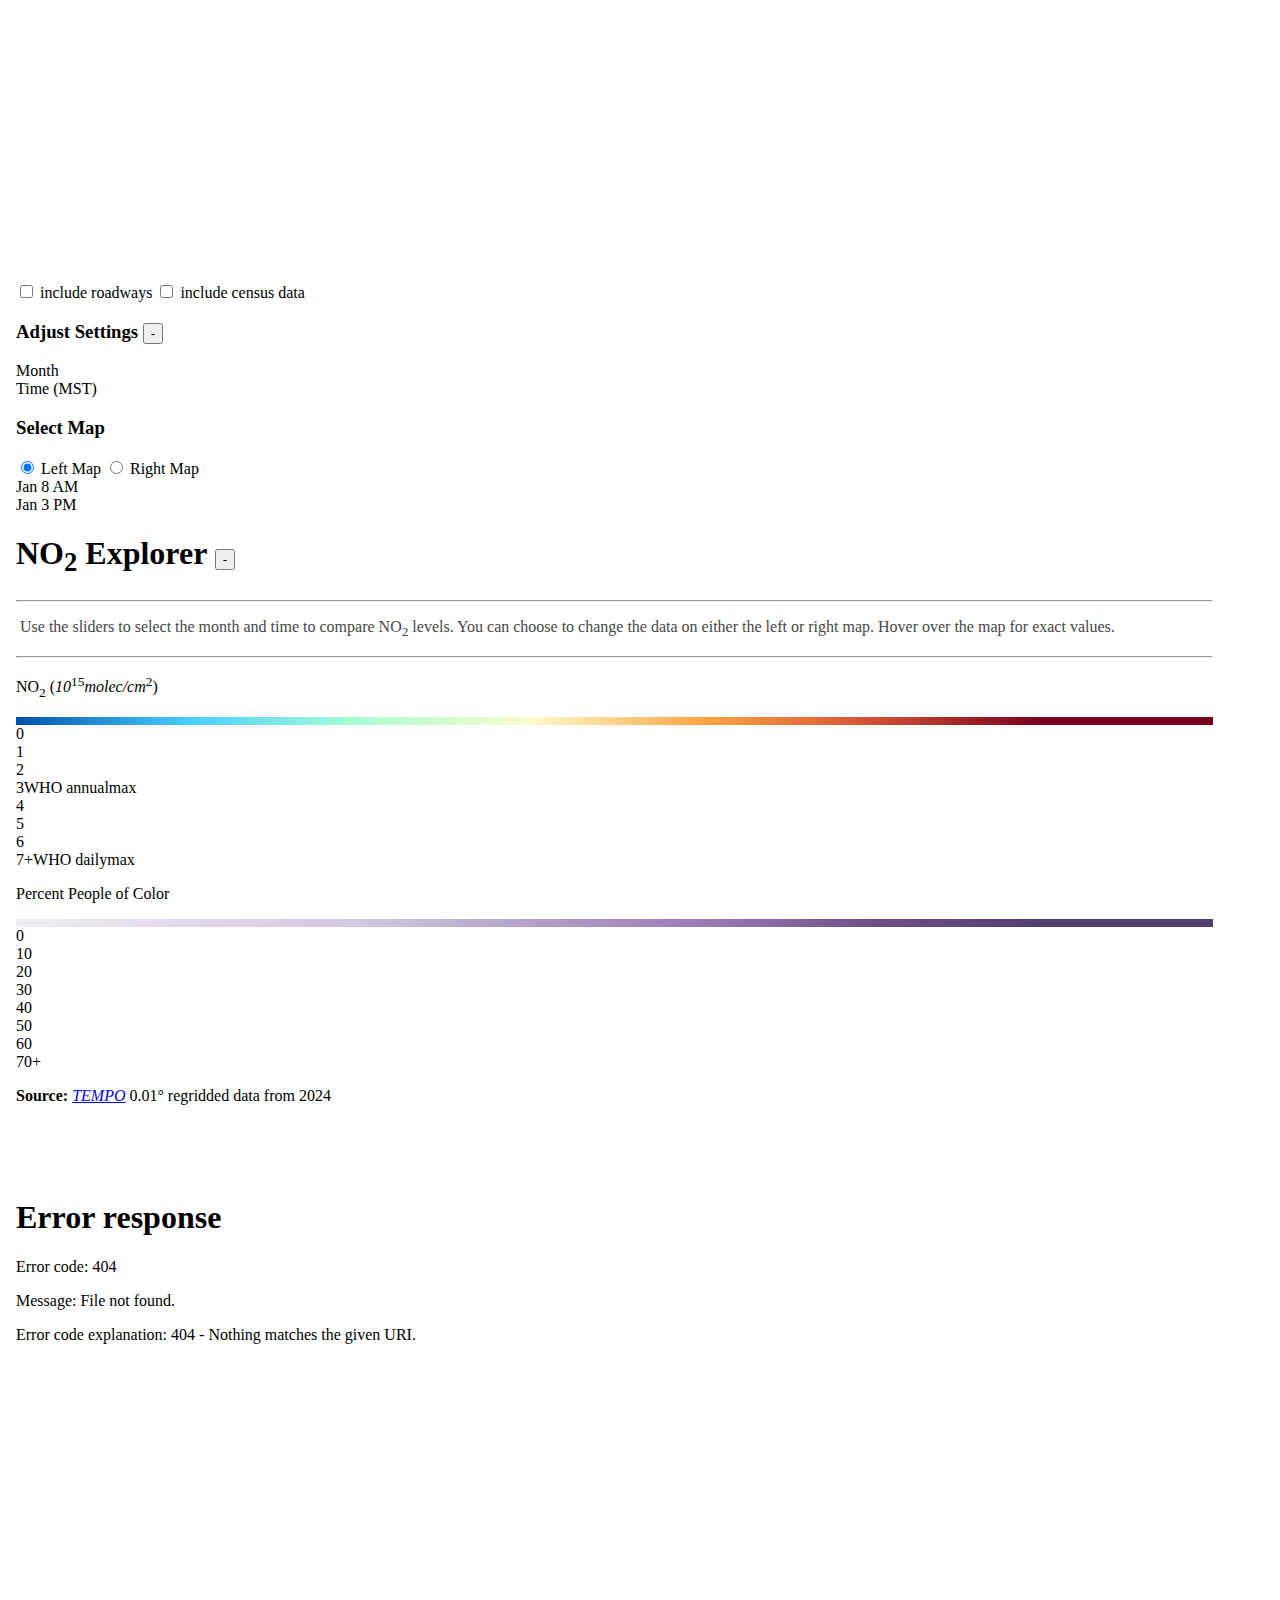
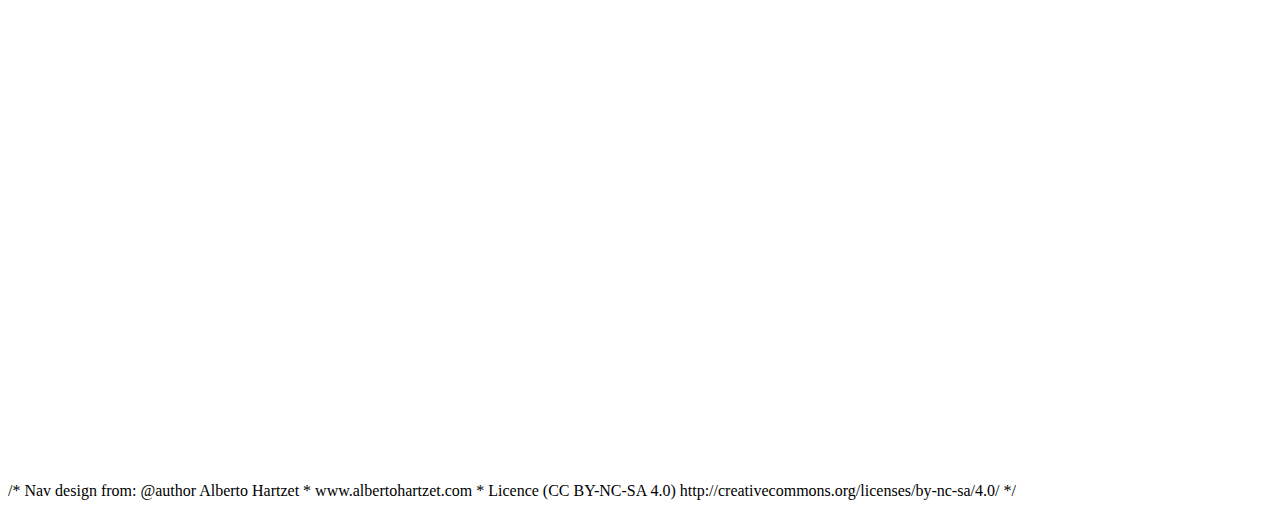
==== commit 98fe712e: "Delete files- change index" ====
--- a/index.html
+++ b/index.html
@@ -1,133 +1,59 @@
 <!DOCTYPE html>
-<html>
+<html lang="en">
+
 <head>
-<meta charset="utf-8">
-<title>Swipe between maps</title>
-<meta name="viewport" content="initial-scale=1,maximum-scale=1,user-scalable=no">
-<link rel="stylesheet" href="components.css">
-<link href="https://api.mapbox.com/mapbox-gl-js/v2.13.0/mapbox-gl.css" rel="stylesheet">
-<link href="https://cdn.syncfusion.com/ej2/27.2.2/ej2-base/styles/material.css" rel="stylesheet">
-    <link href="https://cdn.syncfusion.com/ej2/27.2.2/ej2-inputs/styles/material.css" rel="stylesheet">
-    <link href="https://cdn.syncfusion.com/ej2/27.2.2/ej2-popups/styles/material.css" rel="stylesheet">
-    <link href="https://cdn.syncfusion.com/ej2/27.2.2/ej2-buttons/styles/material.css" rel="stylesheet">
-<script src="https://api.mapbox.com/mapbox-gl-js/v2.13.0/mapbox-gl.js"></script>
-<script src="https://api.mapbox.com/mapbox-gl-js/plugins/mapbox-gl-compare/v0.4.0/mapbox-gl-compare.js"></script>
-<script src="https://cdn.syncfusion.com/ej2/27.2.2/dist/ej2.min.js" type="text/javascript"></script>
-<script src="https://cdn.syncfusion.com/ej2/syncfusion-helper.js" type ="text/javascript"></script>
-<link rel="stylesheet" href="https://api.mapbox.com/mapbox-gl-js/plugins/mapbox-gl-compare/v0.4.0/mapbox-gl-compare.css" type="text/css">
-<link rel="stylesheet" href="style.css">
-<link rel="stylesheet" href="button.css">
-<link href="https://fonts.googleapis.com/css2?family=DM+Sans:wght@400;500;900&family=Inter:wght@400;700&display=swap" rel="stylesheet">
+    <title>ClimateThreads</title>
+    <link rel="stylesheet" href="css/nav.css">
+    <link rel="stylesheet" href="https://cdnjs.cloudflare.com/ajax/libs/font-awesome/6.0.0-beta3/css/all.min.css">
 
-<div id="comparison-container">
-  <div id="before" class="map"></div>
-  <div id="after" class="map"></div>
+</head>
+<body>
+<div class="ct" id="t1">
+  <div class="ct" id="t2">
+    <div class="ct" id="t3">
+      <div class="ct" id="t4">
+         <div class="ct" id="t5">
+          <ul id="menu">
+            <li class="icon"><a href="#t1" id="icon-page1"><img src="images/logo_climatethreads.png" id="uno" style="width: 50px; filter: invert(1);"></a></li>
+            <a href="#t2" id="icon-page2"><li class="icon fa fa-solid fa-cloud" id="dos"></li></a>
+            <a href="#t3"><li class="icon fa-solid fa-map" id="tres"></li></a>
+            <a href="#t4"><li class="icon fa-solid fa-map" id="cuatro"></li></a>
+            <a href="#t5"><li class="icon fa fa-solid fa-info" id="cinco"></li></a>
+          </ul>
+          <div class=scroll-container>
+          <div class="page" id="p1">
+             <section class="icon" id ="icon-section" style="height:100vh; width:100vw">
+                <img src="images/full_logo.png" id="uno" style="width: 100%; filter: invert(1);"> 
+            </section>  
+          </div>
+          <div class="page" id="p2" style="overflow: auto;">
+            <iframe id="textile-iframe" src="pages/textile-patterns.html" style="width: 97%; height: 100vh; border: none;"></iframe>
+            
+          </div>  
+          <div class="page" id="p3">
+            <iframe src="map_compare.html" style="width: 96%; height: 100vh; border: none;"></iframe>
+            
+          </div>
+          <div class="page" id="p4">
+            
+          </div> 
+          <div class="page" id="p5">
+            <iframe src="pages/about.html" style="width: 97%; height: 100vh; border: none;"></iframe>
+          </div> 
+          </div>
+        </div>
+      </div>
+    </div>
+  </div>
 </div>
-<nav id="listing-group" class="listing-group">
-<input type="checkbox" id="roadways">
-<label for="roadways">include roadways</label>
-<input type="checkbox" id="census">
-<label for="census">include census data</label>
-<div id="census-dropdown-container" style="display: none;">
-  <label for="census-variable">Select Variable:</label>
-  <select id="census-variable">
-      <option value="TotalPop">Total Population</option>
-      <option value="MedianIncome">Median Income</option>
-      <option value="MedianAge">Median Age</option>
-      <option value="PercentPoverty">% Below Poverty</option>
-      <option value="PercentPOC">% People of Color</option>
-  </select>
-</div>
-</nav>
-<div id="draggable-div" class="draggable">
-  <h3>Adjust Settings <button id="toggle-button">-</button></h3>
-<div class="slider-container">
-  <!-- add label for slider -->
-  <label for="month-slider">Month</label>
-  <div id="month-slider"></div>
-  <label for="time-slider">Time (MST)</label>
-  <div id="time-slider"></div>
-</div>
-<div class="selector-container">
-<h3 class ='select-map-heading'>Select Map</h3>
-<div class="toggle">
-    <input type="radio" id="leftMap" name="mapSelector" value="left" checked>
-    <label for="leftMap" class="button">Left Map</label>
-    <input type="radio" id="rightMap" name="mapSelector" value="right">
-    <label for="rightMap" class="button">Right Map</label>
-</div>
+<script src="nav.js"></script>
+</body>
+</html>
 
-<div class="DateTime-container">
-  <div id="before-label" class="map-label">Jan 8 AM</div>
-  <div id="after-label" class="map-label"> Jan 3 PM</div>
-</div>
-</div>
-</div>
-<div id="console">
-  <div class="console-header">
-      <h1>NO<sub>2</sub> Explorer <button id="console-button">-</button></h1>
-  </div>
-  <div class="console-content">
-      <hr>
-      <div>
-          <p align="justify" style="padding-left: 4px;color:rgba(71,71,71,1.00)">Use the sliders to select the month and time to compare NO<sub>2</sub> levels. You can choose to change the data on either the left or right map. Hover over the map for exact values.</p>
-      </div>
-      <hr>
-      <div id="poc"><p> </p></div>
-      <div class="session">
-          <div class="map-legend-container">
-            <p class="legend-label">NO<sub>2</sub> (<em>10</em><sup>15</sup><em>molec/cm</em><sup>2</sup>)</p>
-            <div class="map-legend">
-              <div class="map-legend-bar">
-                <div class="map-legend-gradient" style="background: linear-gradient(to right, #0052a9 0%, #4bccff 14.29%, #a9ffd4 28.58%, #fcfccd 42.87%, #ffa646 57.16%, #d05134 71.45%, #75001d 85.74%); height: 8px;"></div>
-<!-- 
-                <div class="legend-bar" style="background-color: #0052a9; left: 0%; width: 14.29%;"></div>
-                <div class="legend-bar" style="background-color: #4bccff; left: 14.3%; width: 14.29%;"></div>
-                <div class="legend-bar" style="background-color: #a9ffd4; left: 28.6%; width: 14.29%;"></div>
-                <div class="legend-bar" style="background-color: #fcfccd; left: 42.9%; width: 14.29%;"></div>
-                <div class="legend-bar" style="background-color: #ffa646; left: 57.25%; width: 14.29%;"></div>
-                <div class="legend-bar" style="background-color: #d05134; left: 70.5%; width: 14.29%;"></div>
-                <div class="legend-bar" style="background-color: #75001d; left: 84%; width: 14.29%;"></div> -->
-              </div>
-              <!-- <div class="map-legend-gradient" style="background: linear-gradient(to right, #0052a9 0%, #4bccff 31.25%, #a9ffd4 40.625%, #fcfccd 50%, #ffa646 56.25%, #d05134 62.5%, #75001d 68.75%); height: 20px;"></div></div> -->
-            <div class="tick-text" style="left: 0%;">0</div>
-            <div class="tick-text" style="left: 14.29%;">1</div>
-            <div class="tick-text" style="left: 28.58%;">2</div>
-            <div class="tick-text guideline" style="left: 42.87%;"><span class="tick-text-two-line">3</span><span class="tick-text-two-line">WHO daily</span><span class="tick-text-two-line">safe air</span></div>
-            <div class="tick-text" style="left: 57.26%;">4</div>
-            <div class="tick-text" style="left: 71.45%;">5</div>
-            <div class="tick-text" style="left: 85.74%;">6</div>
-            <div class="tick-text guideline" style="left: 100%;"><span class="tick-text-two-line">7+</span><span class="tick-text-two-line">WHO annual</span><span class="tick-text-two-line">safe air</span></div>
-            <div class="tick-mark" style="left: 0%;"></div>
-            <div class="tick-mark" style="left: 14.29%;"></div>
-            <div class="tick-mark" style="left: 28.58%;"></div>
-            <div class="tick-mark guideline" style="left: 42.87%;"></div>
-            <div class="tick-mark" style="left: 57.16%;"></div>
-            <div class="tick-mark" style="left: 71.45%;"></div>
-            <div class="tick-mark" style="left: 85.74%;"></div>
-            <div class="tick-mark guideline" style="left: 100%;"></div>
-          </div>
-          <div id="census-colorbar"> </div>
-      </div>
-      
-    
-  
-
-    
-
-
-  
-  <!-- Time slider -->
-
-<p class="source"><strong>Source:</strong><em> <a href="https://tempo.si.edu/data_for_public.html">TEMPO</a></em> 0.01&#176; regridded data from 2024</p>
-
-</div>
-
-</div>
-  <script src="constants.js"></script>
-  <script src="map_class.js"></script>
-	<script src="main.js"></script>
-  <script src="components.js"></script>
-
-</body>
-</html>+/*
+Nav design from: @author Alberto Hartzet 
+*
+www.albertohartzet.com
+*
+Licence (CC BY-NC-SA 4.0) http://creativecommons.org/licenses/by-nc-sa/4.0/
+*/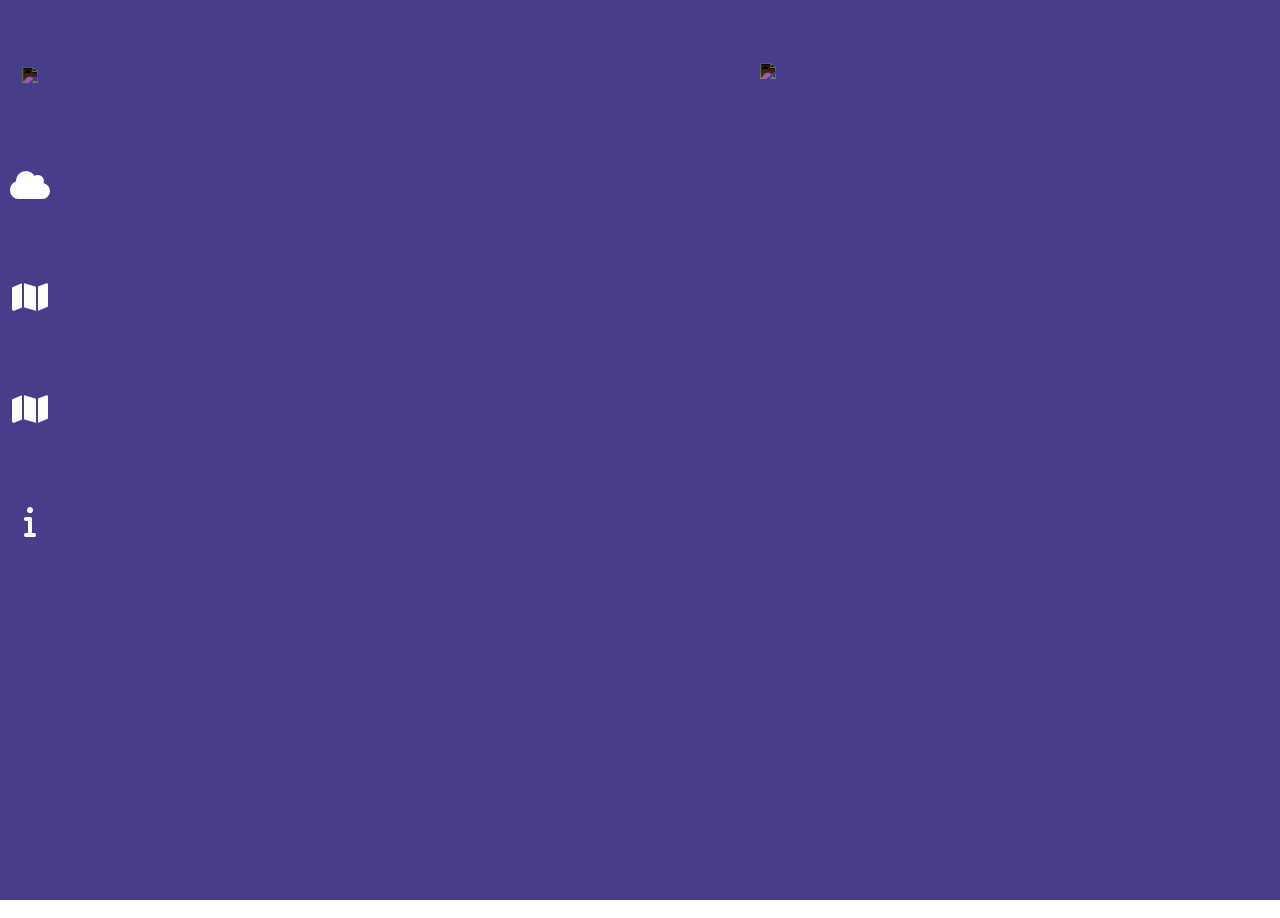
==== commit 3f96eac7: "Updates WIP" ====
--- a/index.html
+++ b/index.html
@@ -2,6 +2,7 @@
 <html lang="en">
 
 <head>
+    <meta name="viewport" content="width=device-width, initial-scale=1.0">
     <title>ClimateThreads</title>
     <link rel="stylesheet" href="css/nav.css">
     <link rel="stylesheet" href="https://cdnjs.cloudflare.com/ajax/libs/font-awesome/6.0.0-beta3/css/all.min.css">
@@ -14,11 +15,11 @@
       <div class="ct" id="t4">
          <div class="ct" id="t5">
           <ul id="menu">
-            <li class="icon"><a href="#t1" id="icon-page1"><img src="images/logo_climatethreads.png" id="uno" style="width: 50px; filter: invert(1);"></a></li>
+            <a href="#t1" id="icon-page1"><li class="icon" id="oneicon"><img src="images/logo_climatethreads.png" id="uno" style="filter: invert(1);"></li></a>
             <a href="#t2" id="icon-page2"><li class="icon fa fa-solid fa-cloud" id="dos"></li></a>
             <a href="#t3"><li class="icon fa-solid fa-map" id="tres"></li></a>
             <a href="#t4"><li class="icon fa-solid fa-map" id="cuatro"></li></a>
-            <a href="#t5"><li class="icon fa fa-solid fa-info" id="cinco"></li></a>
+            <a href="#t5"><li class="icon fa-solid fa-info" id="cinco"></li></a>
           </ul>
           <div class=scroll-container>
           <div class="page" id="p1">
@@ -27,18 +28,18 @@
             </section>  
           </div>
           <div class="page" id="p2" style="overflow: auto;">
-            <iframe id="textile-iframe" src="pages/textile-patterns.html" style="width: 97%; height: 100vh; border: none;"></iframe>
+            <iframe id="textile-iframe" src="html/patterns.html" style="width: 95%; height: 100vh; border: none;"></iframe>
             
           </div>  
           <div class="page" id="p3">
-            <iframe src="map_compare.html" style="width: 96%; height: 100vh; border: none;"></iframe>
+            <iframe src="html/map_compare.html" style="width: 96%; height: 100vh; border: none;"></iframe>
             
           </div>
           <div class="page" id="p4">
             
           </div> 
           <div class="page" id="p5">
-            <iframe src="pages/about.html" style="width: 97%; height: 100vh; border: none;"></iframe>
+            <iframe src="html/about.html" style="width: 97%; height: 100vh; border: none;"></iframe>
           </div> 
           </div>
         </div>
@@ -46,7 +47,7 @@
     </div>
   </div>
 </div>
-<script src="nav.js"></script>
+<script src="js/nav.js"></script>
 </body>
 </html>
 
--- a/css/nav.css
+++ b/css/nav.css
@@ -0,0 +1,288 @@
+html, body {
+    width: 100%;
+    height: 100%;
+    margin: 0;
+    padding: 0;
+    transition: all .8s cubic-bezier(0.54, 0.35, 0.29, 0.99);
+    -webkit-transition: all .8s cubic-bezier(0.54, 0.35, 0.29, 0.99);
+    -moz-transition: all .8s cubic-bezier(0.54, 0.35, 0.29, 0.99);
+    -o-transition: all .8s cubic-bezier(0.54, 0.35, 0.29, 0.99);  
+    color: #fff;
+    overflow-x: hidden; 
+    scroll-snap-type: y mandatory;
+    box-sizing: border-box;
+
+  }
+  iframe, img {
+    max-width: 100%; /* Ensure images and iframes do not exceed container width */
+    height: auto; /* Maintain aspect ratio */
+}
+@media (max-width: 768px) {
+    .ct, .page {
+        padding: 0; /* Avoid adding padding that causes overflow */
+    }
+    .page iframe {
+        width: calc(100vw - 50px);
+        overflow-x: hidden;
+      }
+}
+
+  /* Ensure the scroll container is flexible */
+.scroll-container {
+    display: flex;
+    flex-direction: column;
+    overflow-y: scroll;
+    scroll-snap-type: y mandatory;
+    height: 100vh;
+    max-width:100%;
+    overflow-x: hidden;
+    box-sizing: border-box;
+}
+
+  .ct {
+    max-width: 100%;
+    height: 100vh; /* Full viewport height */
+    scroll-snap-align: start;
+    margin: 0;
+    padding: 0;
+    transition: all .8s cubic-bezier(0.54, 0.35, 0.29, 0.99);
+    -webkit-transition: all .8s cubic-bezier(0.54, 0.35, 0.29, 0.99);
+    -moz-transition: all .8s cubic-bezier(0.54, 0.35, 0.29, 0.99);
+    -o-transition: all .8s cubic-bezier(0.54, 0.35, 0.29, 0.99);  
+    color: #fff;
+}
+  * {
+    font-family: 'open sans', 'lato', 'helvetica', sans-serif;
+  }
+  
+  .page {
+
+    max-width: 100%;
+    position: absolute;
+    scroll-snap-align: start;
+  }
+  
+  #p1 {
+    left: 0;
+  }
+  
+  #p2, #p3, #p4, #p5 {
+    left: 200%;
+  }
+  
+  #p1 { background: darkslateblue; }
+  #p2 { background: tomato; }
+  #p3 { background: gold; }
+  #p4 { background: deeppink; }
+  #p5 { background: rebeccapurple; }
+  
+  #t2:target #p2,
+  #t3:target #p3,
+  #t4:target #p4,
+  #t5:target #p5 {
+    transform: translateX(calc(-200% + 60px));
+    -webkit-transform: translateX(calc(-200% + 60px));;
+    -moz-transform: translateX(calc(-200% + 60px));;
+    -o-transform: translateX(calc(-200% + 60px));;
+    transition-delay: .4s !important;
+  }
+  
+  #t2:target #p1, 
+  #t3:target #p1,
+  #t4:target #p1,
+  #t5:target #p1{
+    background: black;
+  }
+  
+  #t2:target #p1 .icon, 
+  #t3:target #p1 .icon,
+  #t4:target #p1 .icon,
+  #t5:target #p1 .icon {
+    filter: blur(3px);
+    -webkit-filter: blur(3px);
+  }
+  
+  .icon {
+    color: #fff;
+    font-size: 32px;
+    display: block;
+  }
+  .page .logo-home {
+    position: absolute;
+    top: 0;
+    bottom: 0;
+    right: 10%;
+    left: 0;
+    width: 75%;
+    height: 100%;
+    margin: auto;
+    text-align: center;
+    font-size: 80px;
+    line-height: 1.3;
+
+    transition: all .5s cubic-bezier(.25, 1, .5, 1.25);
+    -webkit-transition: all .5s cubic-bezier(.25, 1, .5, 1.25);
+    -moz-transition: all .5s cubic-bezier(.25, 1, .5, 1.25);
+    -o-transition: all .5s cubic-bezier(.25, 1, .5, 1.25);
+
+  }
+  ul .icon:hover {
+    opacity: 0.5;
+  }
+  
+  .page .icon .title {
+    line-height: 2;
+  }
+
+  #t2:target ul .icon,
+  #t3:target ul .icon,
+  #t4:target ul .icon,
+  #t5:target ul .icon{
+    transform: scale(.6);
+    -webkit-transform: scale(.6);
+    -moz-transform: scale(.6);
+    -o-transform: scale(.6);
+    transition-delay: .25s;
+  }
+  
+  #t2:target #dos,
+  #t3:target #tres,
+  #t4:target #cuatro,
+  #t5:target #cinco {
+    transform: scale(1.2) !important;
+    -webkit-transform: scale(1.2) !important;
+    -moz-transform: scale(1.2) !important;
+    -o-transform: scale(1.2) !important;
+  }
+  img#uno {
+    width:60px
+  }
+  li#oneicon.icon{
+    margin:38px 0px;
+
+  }
+  
+  ul {
+    position: fixed;
+    z-index: 1;
+    top: 0;
+    bottom: 0;
+    left: 0;
+    height: 100vh;
+    padding: 0;
+    text-align: center;
+   }
+  #menu {
+    width:60px;
+  }
+  #menu .icon {
+    margin: 40px 10px;
+    transition: all .5s ease-out !important;
+    -webkit-transition: all .5s ease-out;
+    -moz-transition: all .5s ease-out;
+    -o-transition: all .5s ease-out;
+  }
+  
+  a {
+    text-decoration: none;
+  }
+  
+  .title, .hint {
+    display: block;
+  }
+  
+  .title {
+    font-size: 38px;
+  }
+  
+  .hint {
+    font-size: 13px;
+  }
+  
+  #p4 .hint {
+    display: inherit !important;
+  }
+  
+  .hint a {
+    color: yellow;
+    transition: all 250ms ease-out;
+    -webkit-transition: all 250ms ease-out;
+    -moz-transition: all 250ms ease-out;
+    -o-transition: all 250ms ease-out;
+  }
+  
+  .hint a:hover {
+    color: #FFF;
+  }
+  
+  .line-trough {
+    text-decoration: line-through;
+  }
+  
+  .page .icon {
+    position: absolute;
+    top: 0;
+    bottom: 0;
+    right: 10%;
+    left: 0;
+    width: 270px;
+    height: 170px;
+    margin: auto;
+    text-align: center;
+    font-size: 80px;
+    line-height: 1.3;
+    transform: translateX(360%);
+    -webkit-transform: translateX(360%);
+    -moz-transform: translateX(360%);
+    -o-transform: translateX(360%);
+    transition: all .5s cubic-bezier(.25, 1, .5, 1.25);
+    -webkit-transition: all .5s cubic-bezier(.25, 1, .5, 1.25);
+    -moz-transition: all .5s cubic-bezier(.25, 1, .5, 1.25);
+    -o-transition: all .5s cubic-bezier(.25, 1, .5, 1.25);
+  }
+  
+  .page#p1 .icon {
+    height: 220px;
+  }
+  
+  .page#p1 .icon {
+    transform: translateX(10%) !important;
+  }
+  
+  #t2:target .page#p2 .icon,
+  #t3:target .page#p3 .icon,
+  #t4:target .page#p4 .icon,
+  #t5:target .page#p5 .icon {
+    transform: translateX(0) !important;
+    -webkit-transform: translateX(0) !important;
+    -moz-transform: translateX(0) !important;
+    -o-transform: translateX(0) !important;
+    transition-delay: 1s;
+  }
+
+  .page {
+    width: 100%;
+    margin: 0;
+    padding: 0;
+    transition: all .8s cubic-bezier(0.54, 0.35, 0.29, 0.99);
+    -webkit-transition: all .8s cubic-bezier(0.54, 0.35, 0.29, 0.99);
+    -moz-transition: all .8s cubic-bezier(0.54, 0.35, 0.29, 0.99);
+    -o-transition: all .8s cubic-bezier(0.54, 0.35, 0.29, 0.99);  
+    color: #fff;
+    overflow: hidden; 
+    height: 100vh; /* Full viewport height */
+}
+
+/* Hide scrollbar for Chrome, Safari and Opera */
+#icon-section::-webkit-scrollbar {
+    display: none;
+}
+
+/* Hide scrollbar for IE, Edge and Firefox */
+#icon-section {
+    -ms-overflow-style: none;  /* IE and Edge */
+    scrollbar-width: none;  /* Firefox */
+    scroll-snap-align: center;
+    scroll-padding: 50%;
+    overflow-y: scroll;
+}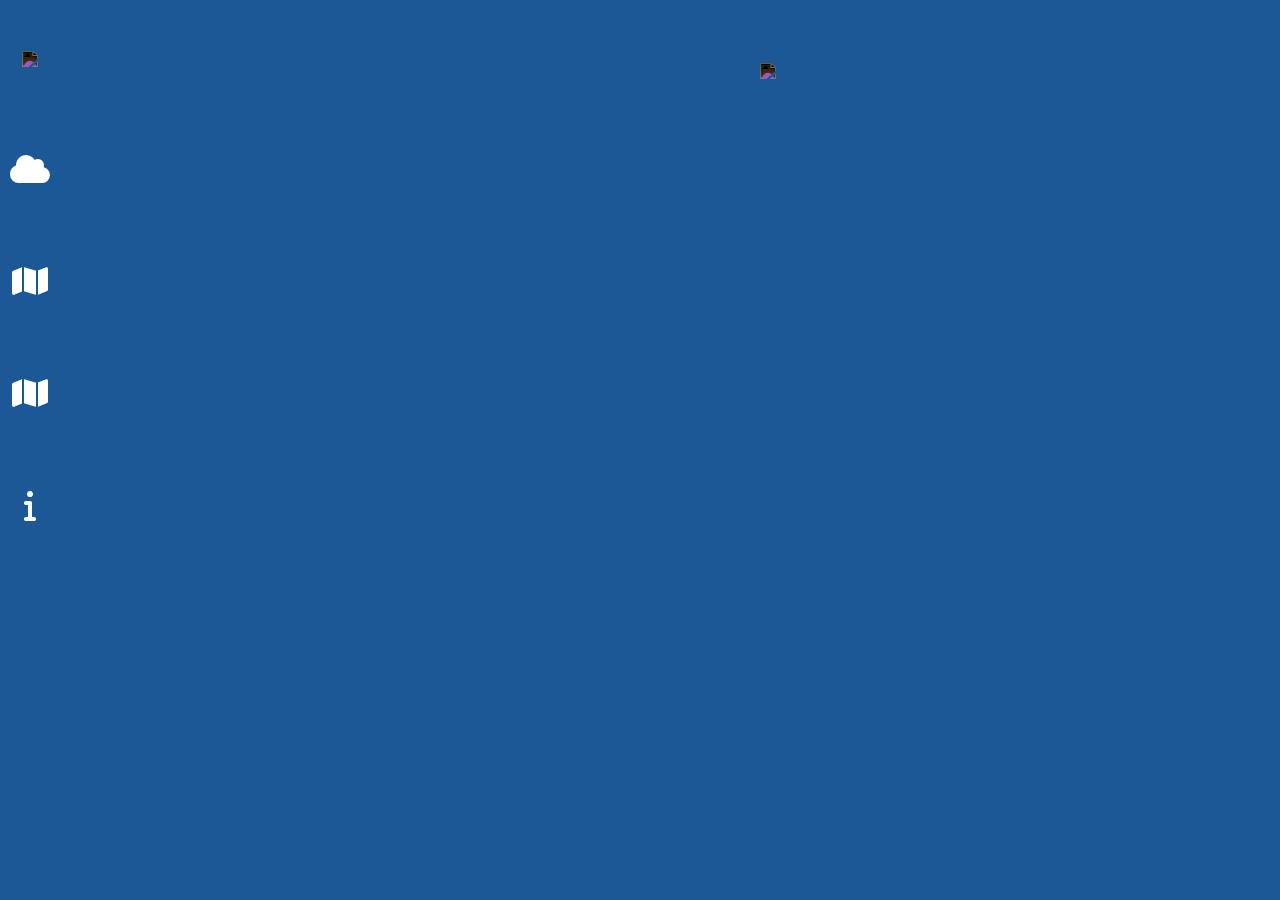
==== commit ca8cf188: "Change to match design" ====
--- a/index.html
+++ b/index.html
@@ -21,18 +21,20 @@
             <a href="#t4"><li class="icon fa-solid fa-map" id="cuatro"></li></a>
             <a href="#t5"><li class="icon fa-solid fa-info" id="cinco"></li></a>
           </ul>
-          <div class=scroll-container>
-          <div class="page" id="p1">
+          <!-- TODO: Develop mobile menu version that displays on the bottom
+           TODO: Redirect home page to t2 on movile and hide p1 -->
+                    <div class=scroll-container>
+          <div class="page active" id="p1">
              <section class="icon" id ="icon-section" style="height:100vh; width:100vw">
                 <img src="images/full_logo.png" id="uno" style="width: 100%; filter: invert(1);"> 
             </section>  
           </div>
           <div class="page" id="p2" style="overflow: auto;">
-            <iframe id="textile-iframe" src="html/patterns.html" style="width: 95%; height: 100vh; border: none;"></iframe>
+            <iframe id="textile-iframe" src="html/patterns.html" style="height: 100vh; border: none;"></iframe>
             
           </div>  
           <div class="page" id="p3">
-            <iframe src="html/map_compare.html" style="width: 96%; height: 100vh; border: none;"></iframe>
+            <iframe src="html/map_compare.html" style="width: 100vw; height: 100vh; border: none;"></iframe>
             
           </div>
           <div class="page" id="p4">
@@ -51,10 +53,10 @@
 </body>
 </html>
 
-/*
+<!-- /*
 Nav design from: @author Alberto Hartzet 
 *
 www.albertohartzet.com
 *
 Licence (CC BY-NC-SA 4.0) http://creativecommons.org/licenses/by-nc-sa/4.0/
-*/+*/ -->--- a/css/nav.css
+++ b/css/nav.css
@@ -1,5 +1,5 @@
 html, body {
-    width: 100%;
+    width: 100vw;
     height: 100%;
     margin: 0;
     padding: 0;
@@ -7,28 +7,23 @@
     -webkit-transition: all .8s cubic-bezier(0.54, 0.35, 0.29, 0.99);
     -moz-transition: all .8s cubic-bezier(0.54, 0.35, 0.29, 0.99);
     -o-transition: all .8s cubic-bezier(0.54, 0.35, 0.29, 0.99);  
-    color: #fff;
+    color: #1C5796;
+    background-color: #1C5796;
     overflow-x: hidden; 
     scroll-snap-type: y mandatory;
     box-sizing: border-box;
 
   }
   iframe, img {
-    max-width: 100%; /* Ensure images and iframes do not exceed container width */
+    max-width: 100vw; /* Ensure images and iframes do not exceed container width */
     height: auto; /* Maintain aspect ratio */
-}
-@media (max-width: 768px) {
-    .ct, .page {
-        padding: 0; /* Avoid adding padding that causes overflow */
-    }
-    .page iframe {
-        width: calc(100vw - 50px);
-        overflow-x: hidden;
-      }
-}
+  }
+
+
 
   /* Ensure the scroll container is flexible */
 .scroll-container {
+    position:relative;
     display: flex;
     flex-direction: column;
     overflow-y: scroll;
@@ -40,7 +35,7 @@
 }
 
   .ct {
-    max-width: 100%;
+    max-width: 100vw;
     height: 100vh; /* Full viewport height */
     scroll-snap-align: start;
     margin: 0;
@@ -57,7 +52,7 @@
   
   .page {
 
-    max-width: 100%;
+    max-width: calc(100vw-50px);
     position: absolute;
     scroll-snap-align: start;
   }
@@ -68,30 +63,44 @@
   
   #p2, #p3, #p4, #p5 {
     left: 200%;
-  }
-  
-  #p1 { background: darkslateblue; }
-  #p2 { background: tomato; }
+    visibility: hidden;
+    transition: transform 1.5s ease, opacity 1s ease;
+  }
+  
+  #p1 { background: #1C5796; }
+  #p2 { background: #1C5796 }
   #p3 { background: gold; }
   #p4 { background: deeppink; }
-  #p5 { background: rebeccapurple; }
-  
-  #t2:target #p2,
-  #t3:target #p3,
-  #t4:target #p4,
-  #t5:target #p5 {
-    transform: translateX(calc(-200% + 60px));
-    -webkit-transform: translateX(calc(-200% + 60px));;
-    -moz-transform: translateX(calc(-200% + 60px));;
-    -o-transform: translateX(calc(-200% + 60px));;
-    transition-delay: .4s !important;
-  }
+  #p5 { background: #1C5796; }
+  
+#t2:not(:target) #p2,
+#t3:not(:target) #p3,
+#t4:not(:target) #p4,
+#t5:not(:target) #p5 {
+    opacity: 0;
+    visibility: hidden;
+    transform: translateX(200%);
+    transition: opacity 1s ease, visibility 0s 2s, transform 1.5s ease;
+}
+
+/* Active page styling */
+#t2:target #p2,
+#t3:target #p3,
+#t4:target #p4,
+#t5:target #p5 {
+  opacity: 1;
+  visibility: visible;
+  pointer-events: auto; /* Enable interaction */
+  transform: translateX(calc(-200% + 60px)); /* Move into view */
+  transition: transform 1.5s ease, opacity 1.5s ease;
+}
   
   #t2:target #p1, 
   #t3:target #p1,
   #t4:target #p1,
   #t5:target #p1{
-    background: black;
+    background: #1C5796;
+    box-shadow: inset 0 0 0 1000px rgba(0,0,0,.5);
   }
   
   #t2:target #p1 .icon, 
@@ -168,9 +177,10 @@
     top: 0;
     bottom: 0;
     left: 0;
-    height: 100vh;
+    height: fit-content;
     padding: 0;
     text-align: center;
+    margin:0;
    }
   #menu {
     width:60px;
@@ -218,6 +228,18 @@
   .line-trough {
     text-decoration: line-through;
   }
+  .page {
+    width: 100vw;
+    margin: 0;
+    padding: 0;
+    transition: all .8s cubic-bezier(0.54, 0.35, 0.29, 0.99);
+    -webkit-transition: all .8s cubic-bezier(0.54, 0.35, 0.29, 0.99);
+    -moz-transition: all .8s cubic-bezier(0.54, 0.35, 0.29, 0.99);
+    -o-transition: all .8s cubic-bezier(0.54, 0.35, 0.29, 0.99);  
+    color: #fff;
+    overflow: hidden; 
+    height: 100vh; /* Full viewport height */
+}
   
   .page .icon {
     position: absolute;
@@ -260,22 +282,14 @@
     transition-delay: 1s;
   }
 
-  .page {
-    width: 100%;
-    margin: 0;
-    padding: 0;
-    transition: all .8s cubic-bezier(0.54, 0.35, 0.29, 0.99);
-    -webkit-transition: all .8s cubic-bezier(0.54, 0.35, 0.29, 0.99);
-    -moz-transition: all .8s cubic-bezier(0.54, 0.35, 0.29, 0.99);
-    -o-transition: all .8s cubic-bezier(0.54, 0.35, 0.29, 0.99);  
-    color: #fff;
-    overflow: hidden; 
-    height: 100vh; /* Full viewport height */
-}
+
 
 /* Hide scrollbar for Chrome, Safari and Opera */
 #icon-section::-webkit-scrollbar {
     display: none;
+}
+#menu-toggle {
+    display:none
 }
 
 /* Hide scrollbar for IE, Edge and Firefox */
@@ -285,4 +299,59 @@
     scroll-snap-align: center;
     scroll-padding: 50%;
     overflow-y: scroll;
+}
+#textile-iframe{
+    width:95%;}
+
+@media (max-width: 768px) {
+    .ct, .page {
+        padding: 0; /* Avoid adding padding that causes overflow */
+    }
+    .page iframe {
+        overflow-x: hidden;
+      }
+    /* Active page styling */
+    #t2:target #p2,
+    #t3:target #p3,
+    #t4:target #p4,
+    #t5:target #p5 {
+    opacity: 1;
+    visibility: visible;
+    pointer-events: auto; /* Enable interaction */
+    transform: translateX(calc(-200%)); /* Move into view */
+    transition: transform 1.5s ease, opacity 1.5s ease;
+    }
+    #menu-toggle {
+        display: block;
+    }
+    #menu a:not(#menu-toggle) {
+        display: none;
+    }
+        /* Show menu toggle button on mobile */
+    /* Show menu toggle button on mobile */
+
+    /* Hide navbar on mobile */
+    img#uno {
+        width:50px
+      }
+      li#oneicon.icon{
+        margin:8px 0px
+      }
+      #menu {
+        width:50px;
+        /* background-color: rgb(102,51,153,0.3); */
+        border-radius: 2px;
+      }
+      #menu .icon {
+        margin: 10px 2px;}
+        .icon {
+            color: #fff;
+            font-size: 15px;
+            display: block;
+          }
+          
+    #textile-iframe {
+        width:100%;
+    }
+
 }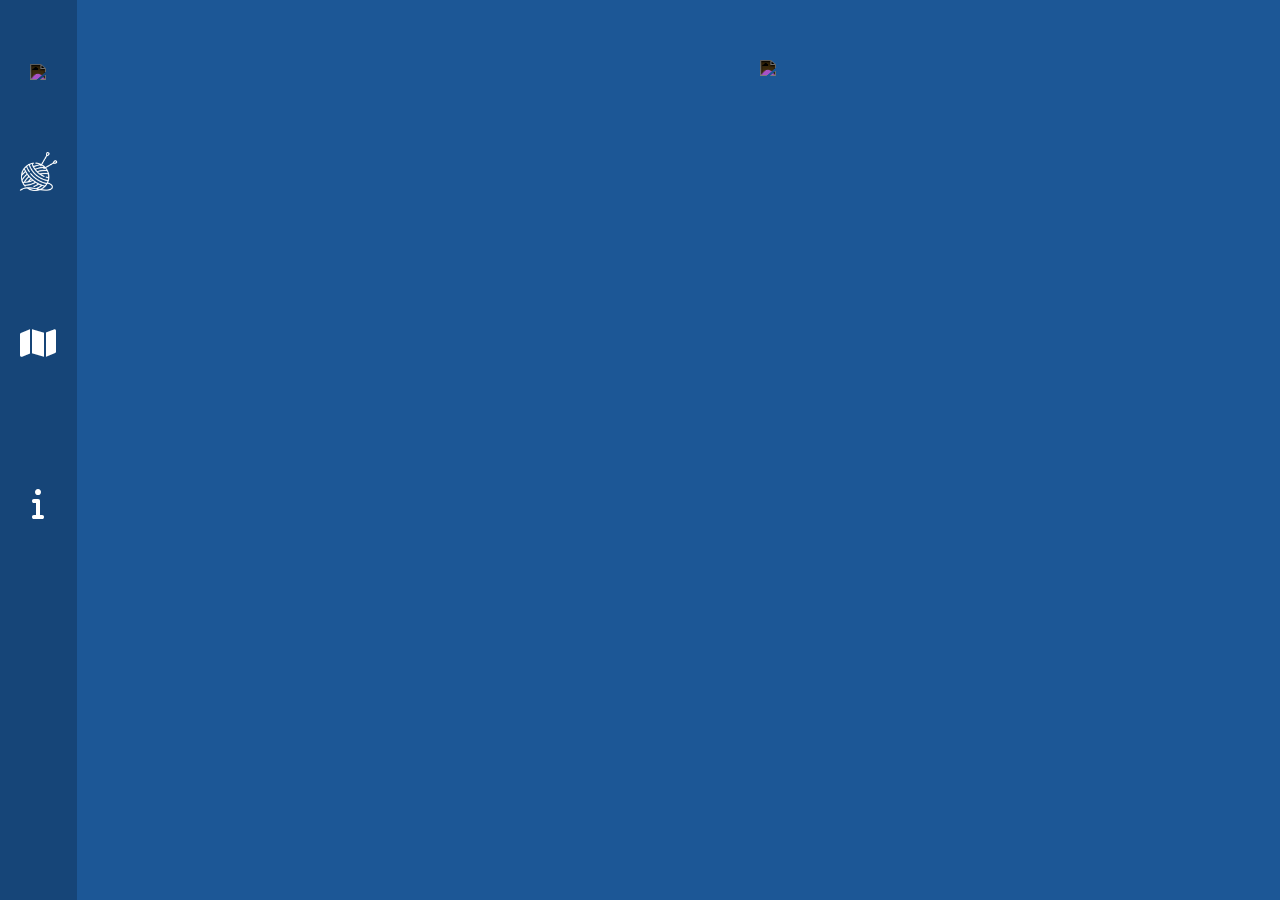
==== commit 9827f6b5: "final" ====
--- a/index.html
+++ b/index.html
@@ -6,7 +6,7 @@
     <title>ClimateThreads</title>
     <link rel="stylesheet" href="css/nav.css">
     <link rel="stylesheet" href="https://cdnjs.cloudflare.com/ajax/libs/font-awesome/6.0.0-beta3/css/all.min.css">
-
+    <link rel="icon" href="images/logo_climatethreads.png" type="image/png">
 </head>
 <body>
 <div class="ct" id="t1">
@@ -16,9 +16,14 @@
          <div class="ct" id="t5">
           <ul id="menu">
             <a href="#t1" id="icon-page1"><li class="icon" id="oneicon"><img src="images/logo_climatethreads.png" id="uno" style="filter: invert(1);"></li></a>
-            <a href="#t2" id="icon-page2"><li class="icon fa fa-solid fa-cloud" id="dos"></li></a>
+            <a href="#t2" id="icon-page2"><li class="icon" id="dos"><img src="images/kniticon.png" style="filter: invert(1); width:3vw;"></li></a>
             <a href="#t3"><li class="icon fa-solid fa-map" id="tres"></li></a>
-            <a href="#t4"><li class="icon fa-solid fa-map" id="cuatro"></li></a>
+            <a href="#t5"><li class="icon fa-solid fa-info" id="cinco"></li></a>
+          </ul>
+                    <!-- Bottom menu for mobile devices -->
+          <ul id="bottom-menu" class="mobile-menu">
+            <a href="#t2" id="icon-page2"><li class="icon" id="dos"><img src="images/kniticon.png" style="filter: invert(1); height:4vh;"></li></a>
+            <a href="#t3"><li class="icon fa-solid fa-map" id="tres"></li></a>
             <a href="#t5"><li class="icon fa-solid fa-info" id="cinco"></li></a>
           </ul>
           <!-- TODO: Develop mobile menu version that displays on the bottom
@@ -30,18 +35,18 @@
             </section>  
           </div>
           <div class="page" id="p2" style="overflow: auto;">
-            <iframe id="textile-iframe" src="html/patterns.html" style="height: 100vh; border: none;"></iframe>
+            <iframe id="textile-iframe" src="html/patterns.html"></iframe>
             
           </div>  
           <div class="page" id="p3">
-            <iframe src="html/map_compare.html" style="width: 100vw; height: 100vh; border: none;"></iframe>
+            <iframe class= "responsive-iframe" src="html/map_compare.html"></iframe>
             
           </div>
           <div class="page" id="p4">
             
           </div> 
           <div class="page" id="p5">
-            <iframe src="html/about.html" style="width: 97%; height: 100vh; border: none;"></iframe>
+            <iframe src="html/about.html" id = "about" ></iframe>
           </div> 
           </div>
         </div>
--- a/css/nav.css
+++ b/css/nav.css
@@ -52,24 +52,38 @@
   
   .page {
 
-    max-width: calc(100vw-50px);
+    width: 100vw;
     position: absolute;
     scroll-snap-align: start;
-  }
+      margin: 0;
+      padding: 0;
+      transition: all .8s cubic-bezier(0.54, 0.35, 0.29, 0.99);
+      -webkit-transition: all .8s cubic-bezier(0.54, 0.35, 0.29, 0.99);
+      -moz-transition: all .8s cubic-bezier(0.54, 0.35, 0.29, 0.99);
+      -o-transition: all .8s cubic-bezier(0.54, 0.35, 0.29, 0.99);  
+      color: #fff;
+      overflow: hidden; 
+      height: 100vh; /* Full viewport height */
+      -ms-overflow-style: none;  /* IE and Edge */
+      scrollbar-width: none; 
+  }
+  .page::-webkit-scrollbar {
+    display: none;
+}
   
   #p1 {
     left: 0;
   }
   
   #p2, #p3, #p4, #p5 {
-    left: 200%;
+    left: 200vw;
     visibility: hidden;
     transition: transform 1.5s ease, opacity 1s ease;
   }
   
   #p1 { background: #1C5796; }
-  #p2 { background: #1C5796 }
-  #p3 { background: gold; }
+  #p2 { background: #A52747 }
+  #p3 { background: #6f518a; }
   #p4 { background: deeppink; }
   #p5 { background: #1C5796; }
   
@@ -90,19 +104,32 @@
 #t5:target #p5 {
   opacity: 1;
   visibility: visible;
-  pointer-events: auto; /* Enable interaction */
-  transform: translateX(calc(-200% + 60px)); /* Move into view */
+  pointer-events: auto;
+  /*Enableinteraction*/
+  transform: translateX(-194vw);
+  /*Moveintoview*/
   transition: transform 1.5s ease, opacity 1.5s ease;
-}
-  
-  #t2:target #p1, 
-  #t3:target #p1,
-  #t4:target #p1,
-  #t5:target #p1{
+  -webkit-transform: translateX(-194vw);
+  -moz-transform: translateX(-194vw);
+  -ms-transform: translateX(-194vw);
+  -o-transform: translateX(-194vw);
+}
+  
+  #t2:target #p1 {
+    background: #A52747;
+  }
+
+  #t3:target #p1 {
+    background: #6f518a;
+  }
+
+  #t4:target #p1 {
+    background: deeppink;
+  }
+
+  #t5:target #p1 {
     background: #1C5796;
-    box-shadow: inset 0 0 0 1000px rgba(0,0,0,.5);
-  }
-  
+  }
   #t2:target #p1 .icon, 
   #t3:target #p1 .icon,
   #t4:target #p1 .icon,
@@ -164,10 +191,10 @@
     -o-transform: scale(1.2) !important;
   }
   img#uno {
-    width:60px
+    width:6vw
   }
   li#oneicon.icon{
-    margin:38px 0px;
+    margin:4vw 0px;
 
   }
   
@@ -183,15 +210,25 @@
     margin:0;
    }
   #menu {
-    width:60px;
-  }
-  #menu .icon {
-    margin: 40px 10px;
+    width:6vw;
+    height: 100vh;
+    background-color: rgba(0, 0, 0, 0.2);
+  }
+  #menu .icon{
+    margin: 5vw 1vw;
     transition: all .5s ease-out !important;
-    -webkit-transition: all .5s ease-out;
-    -moz-transition: all .5s ease-out;
-    -o-transition: all .5s ease-out;
-  }
+    -webkit-transition: all .5s ease-out !important;
+    -moz-transition: all .5s ease-out !important;
+    -o-transition: all .5s ease-out !important;
+    -ms-transition: all .5s ease-out !important;
+}
+#bottom-menu .icon {
+  transition: all .5s ease-out !important;
+  -webkit-transition: all .5s ease-out !important;
+  -moz-transition: all .5s ease-out !important;
+  -o-transition: all .5s ease-out !important;
+  -ms-transition: all .5s ease-out !important;
+}
   
   a {
     text-decoration: none;
@@ -228,18 +265,7 @@
   .line-trough {
     text-decoration: line-through;
   }
-  .page {
-    width: 100vw;
-    margin: 0;
-    padding: 0;
-    transition: all .8s cubic-bezier(0.54, 0.35, 0.29, 0.99);
-    -webkit-transition: all .8s cubic-bezier(0.54, 0.35, 0.29, 0.99);
-    -moz-transition: all .8s cubic-bezier(0.54, 0.35, 0.29, 0.99);
-    -o-transition: all .8s cubic-bezier(0.54, 0.35, 0.29, 0.99);  
-    color: #fff;
-    overflow: hidden; 
-    height: 100vh; /* Full viewport height */
-}
+
   
   .page .icon {
     position: absolute;
@@ -247,11 +273,11 @@
     bottom: 0;
     right: 10%;
     left: 0;
-    width: 270px;
-    height: 170px;
+    width: 6vw;
+    height: auto;
     margin: auto;
     text-align: center;
-    font-size: 80px;
+    font-size: 6vw;
     line-height: 1.3;
     transform: translateX(360%);
     -webkit-transform: translateX(360%);
@@ -261,10 +287,11 @@
     -webkit-transition: all .5s cubic-bezier(.25, 1, .5, 1.25);
     -moz-transition: all .5s cubic-bezier(.25, 1, .5, 1.25);
     -o-transition: all .5s cubic-bezier(.25, 1, .5, 1.25);
-  }
+    -ms-transform: translateX(360%);
+}
   
   .page#p1 .icon {
-    height: 220px;
+    height: 50vh;
   }
   
   .page#p1 .icon {
@@ -301,12 +328,21 @@
     overflow-y: scroll;
 }
 #textile-iframe{
-    width:95%;}
+  height: 100vh; width:94vw;border: none;
+}
+.responsive-iframe {
+  width: 94vw;
+  height: 100vh;
+  border: none;
+}
 
 @media (max-width: 768px) {
     .ct, .page {
         padding: 0; /* Avoid adding padding that causes overflow */
     }
+    .responsive-iframe {
+      width: 100%;
+  }    
     .page iframe {
         overflow-x: hidden;
       }
@@ -315,12 +351,18 @@
     #t3:target #p3,
     #t4:target #p4,
     #t5:target #p5 {
+    height:94vh;
+    top:6vh;
     opacity: 1;
     visibility: visible;
-    pointer-events: auto; /* Enable interaction */
-    transform: translateX(calc(-200%)); /* Move into view */
-    transition: transform 1.5s ease, opacity 1.5s ease;
-    }
+    pointer-events: auto;
+    /*Enableinteraction*/transform: translateX(calc(-200vw));
+    /*Moveintoview*/transition: transform 1.5s ease, opacity 1.5s ease;
+    -webkit-transform: translateX(calc(-200vw));
+    -moz-transform: translateX(calc(-200vw));
+    -ms-transform: translateX(calc(-200vw));
+    -o-transform: translateX(calc(-200vw));
+}
     #menu-toggle {
         display: block;
     }
@@ -332,15 +374,15 @@
 
     /* Hide navbar on mobile */
     img#uno {
-        width:50px
+        width:5vw
       }
       li#oneicon.icon{
-        margin:8px 0px
+        margin:0px 0px
       }
       #menu {
-        width:50px;
         /* background-color: rgb(102,51,153,0.3); */
         border-radius: 2px;
+        display:none;
       }
       #menu .icon {
         margin: 10px 2px;}
@@ -351,7 +393,67 @@
           }
           
     #textile-iframe {
-        width:100%;
+        width:100vw;
+        height: 94vh;
+        top:6vh;
     }
 
+}/* Default styles for the bottom menu (hidden by default) */
+#bottom-menu {
+  top:120vh;
+}
+
+/* Style for the icons in the bottom menu */
+#bottom-menu .icon {
+  display:none;
+  color: white; /* Adjust icon color as needed */
+  font-size: 4vh; /* Adjust icon size as needed */
+}
+mapboxgl-popup-content {
+    width: fit-content;
+    font-size: 3vw;
+
+
+}
+#about{
+    width: 94vw; height: 100vh; border: none;
+}
+
+/* Media query to show the bottom menu on mobile devices */
+@media (max-width: 768px) {
+  #bottom-menu {
+    display: none;
+    position: fixed;
+    top: 0;
+    height: 6vh;
+    width: 100%;
+    z-index: 1000;
+    display: flex;
+    justify-content: space-around;
+    padding-top: 1vh;
+      display: flex;
+      flex-direction: row;
+      align-content: center;
+  }
+  #about{
+    width: 100vw; height: 100%; border: none;
+}
+  #bottom-menu .icon {
+    display:block;
+    color: white; /* Adjust icon color as needed */
+  }
+  .bottom-menu-home {
+    background-color: #A52747; /* Color for home page */
+  }
+  
+  .bottom-menu-maps {
+    background-color: #6f518a; /* Color for about page */
+  }
+  .bottom-menu-about {
+    background-color: #1C5796; /* Color for contact page */
+  }
+  /* Hide the existing menu on mobile devices */
+  #menu {
+      display: none;
+  }
 }